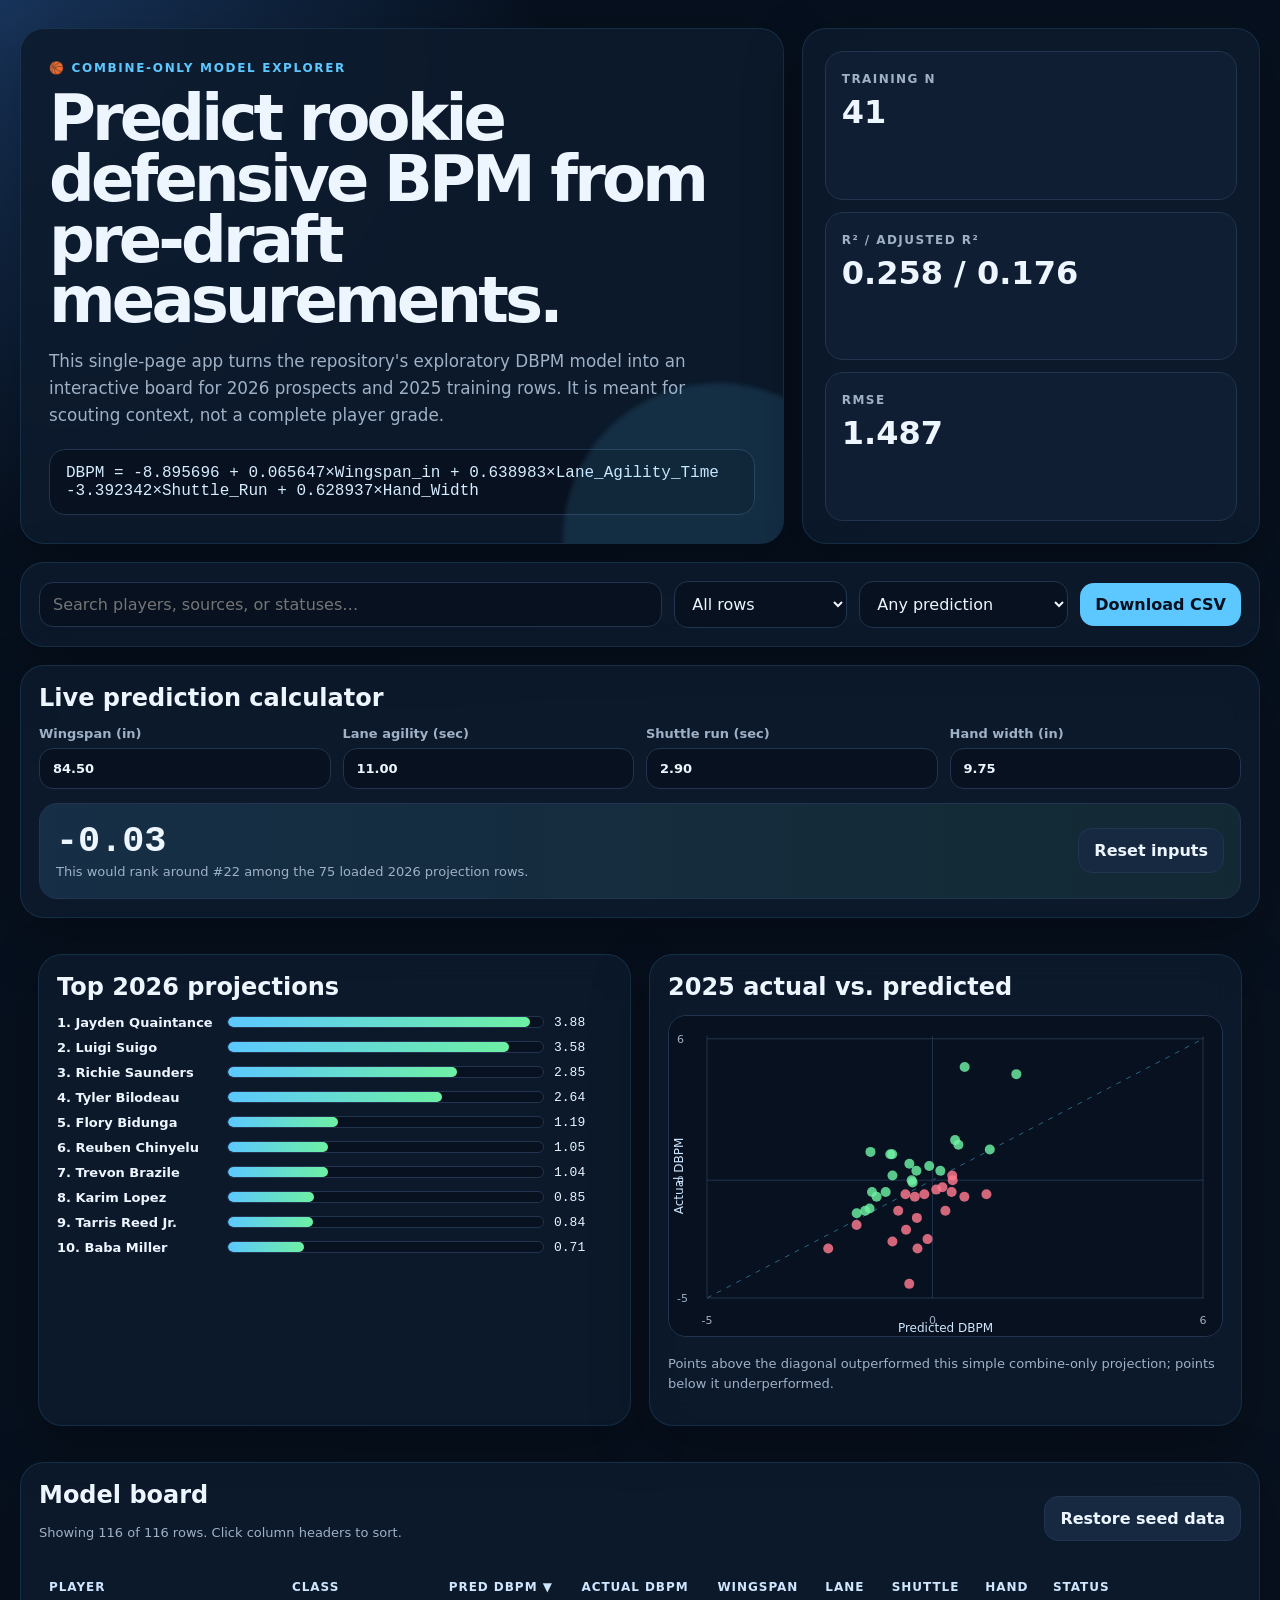
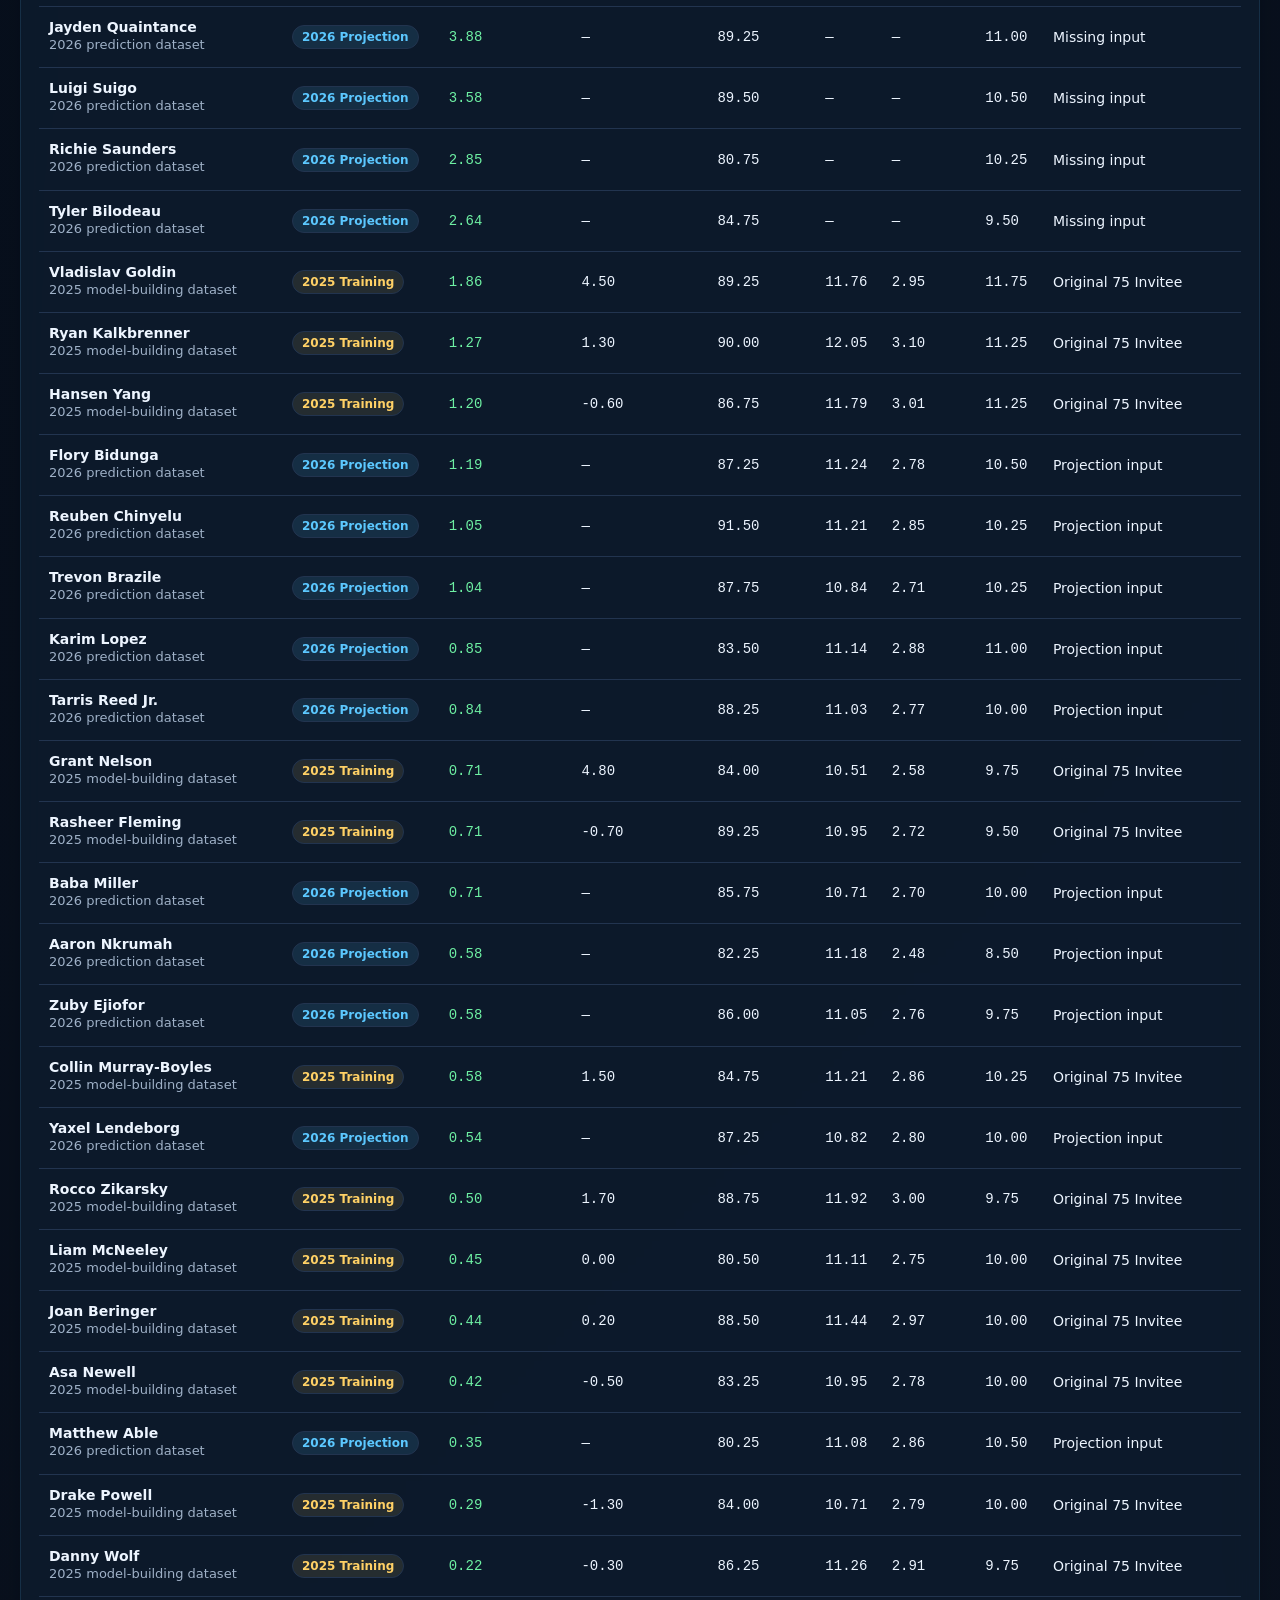
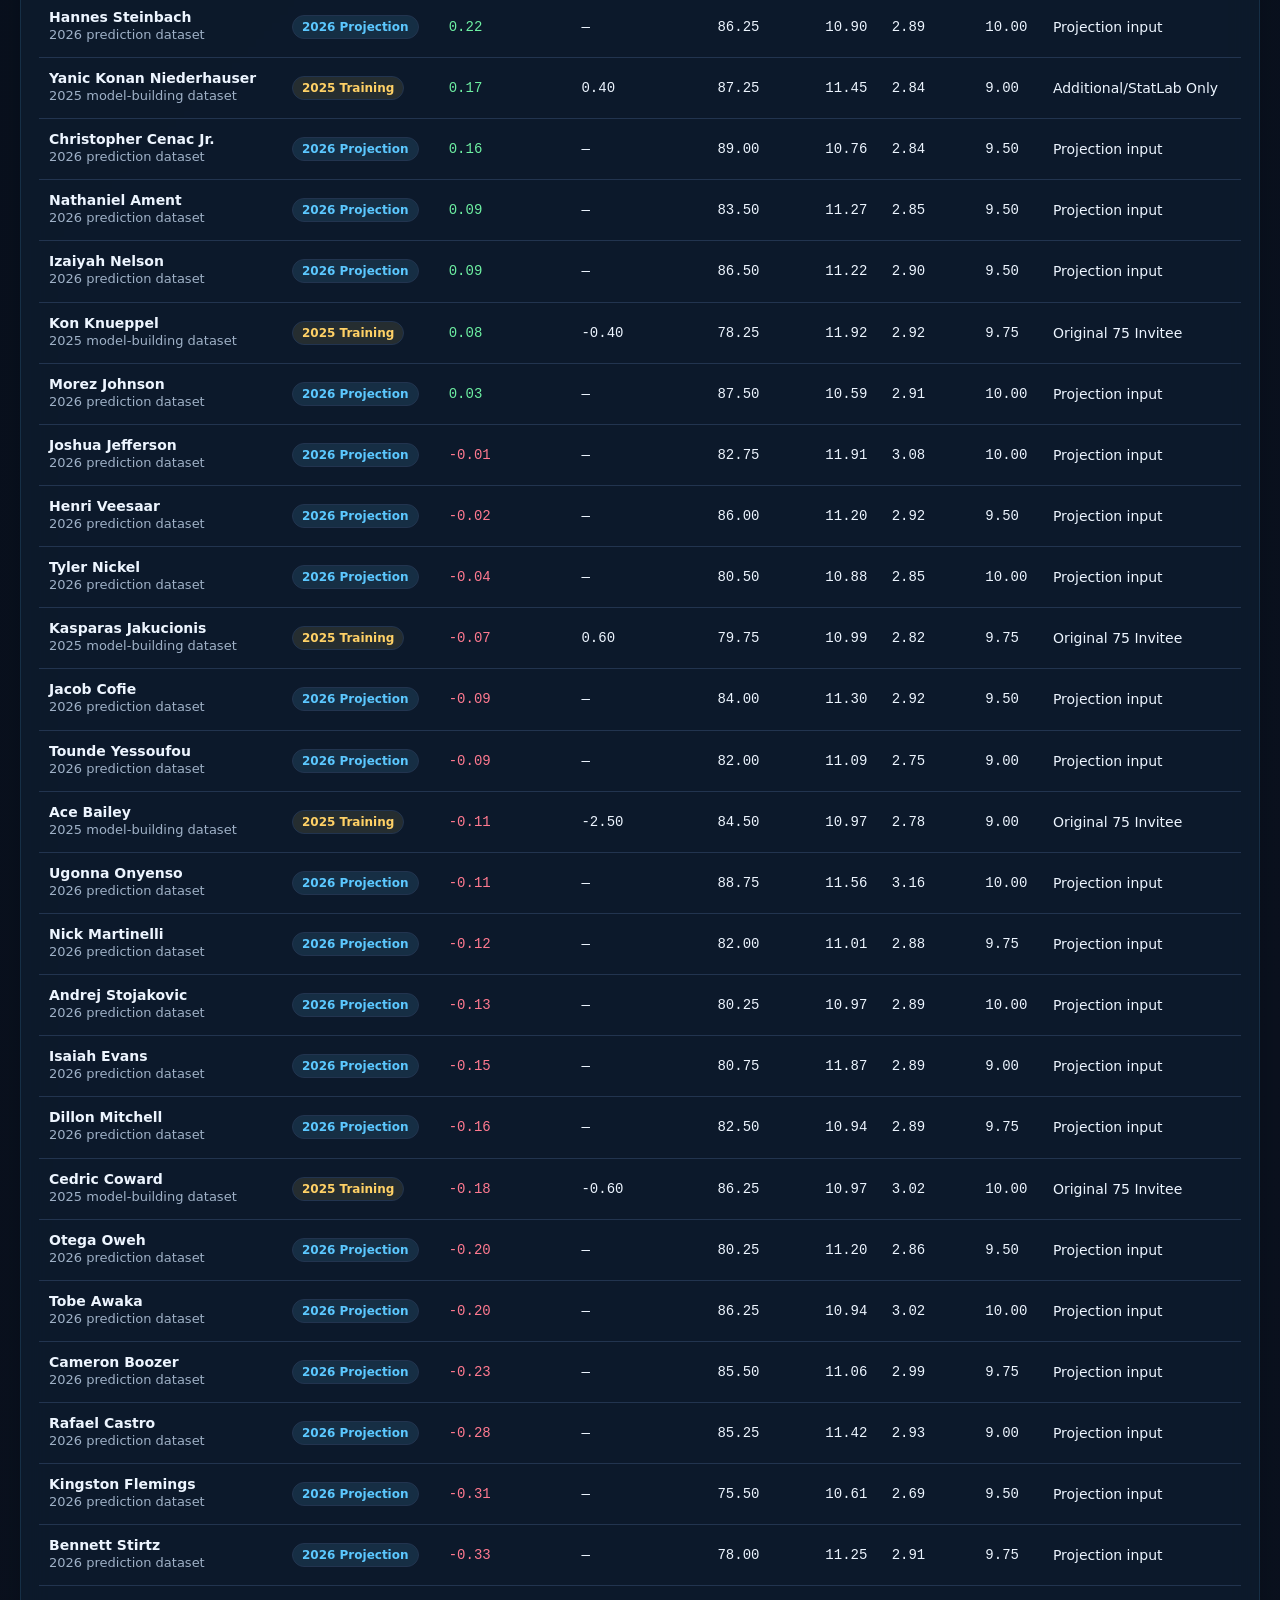
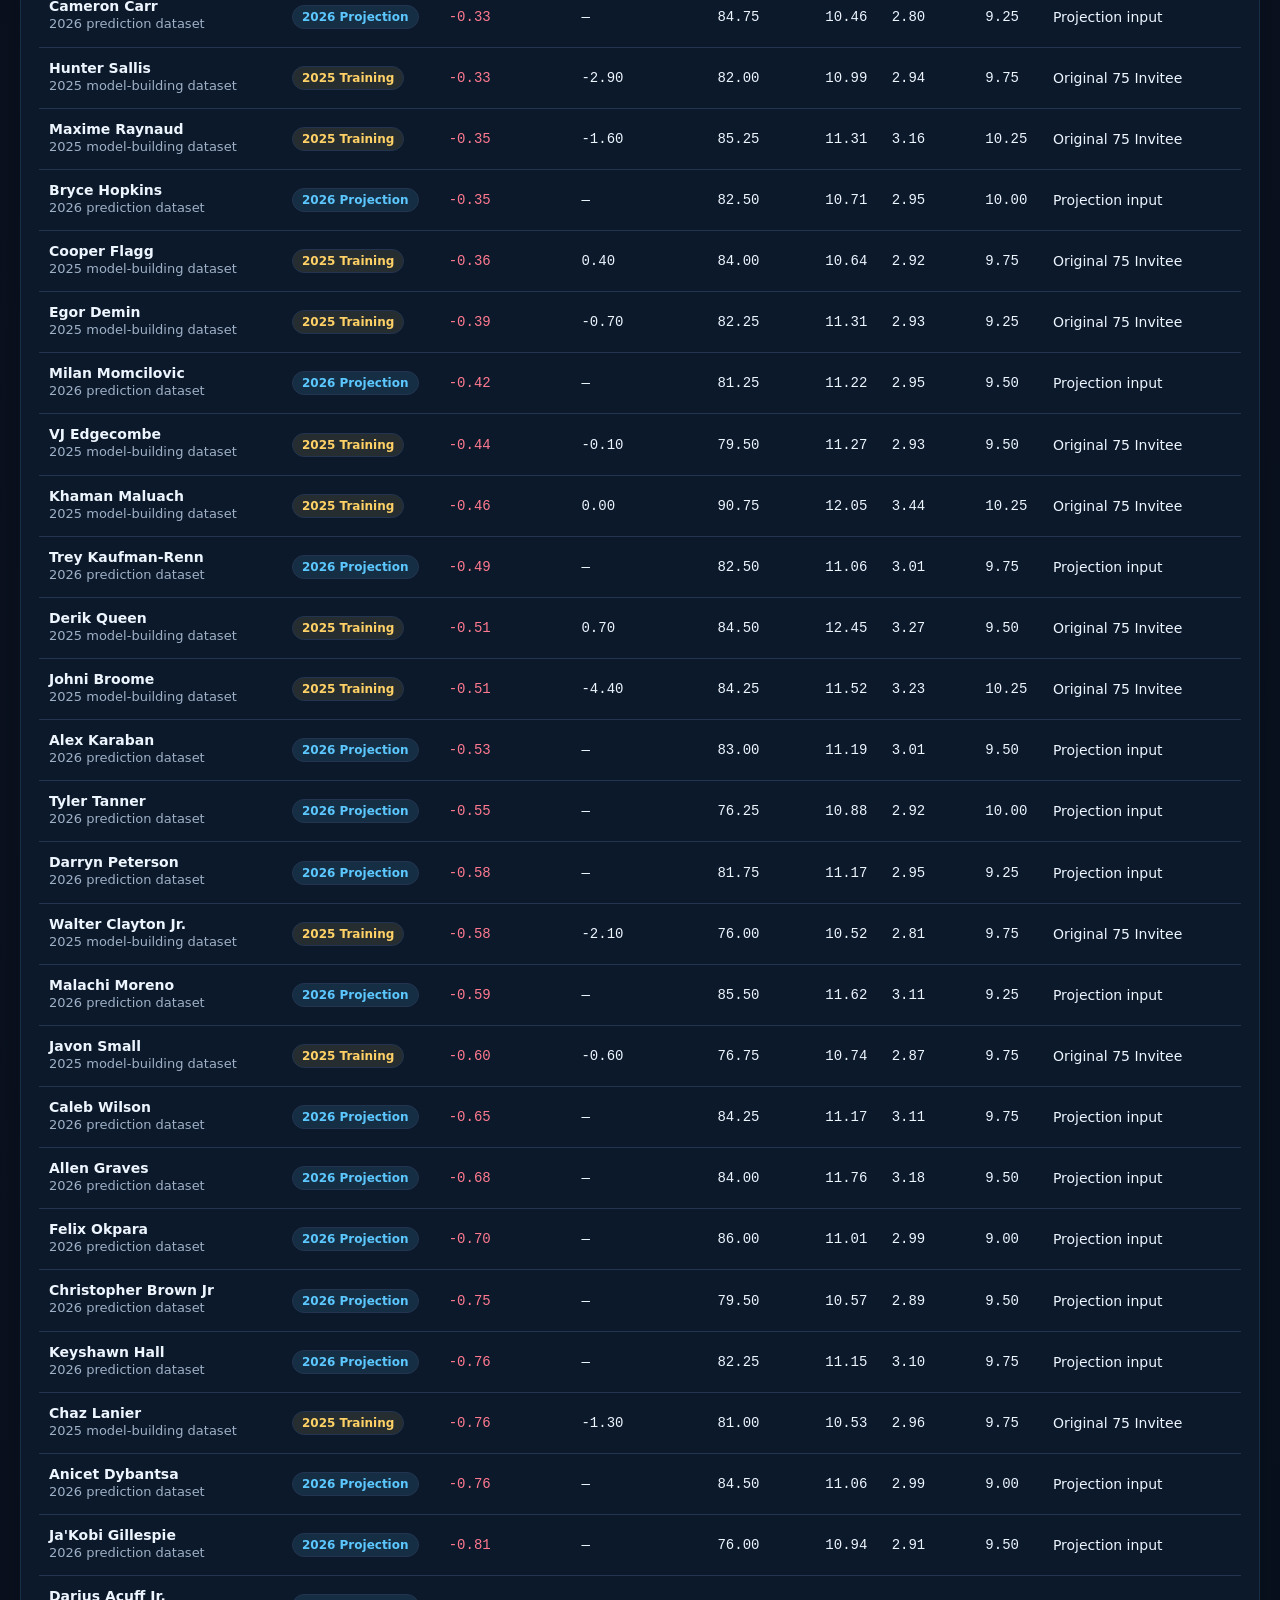
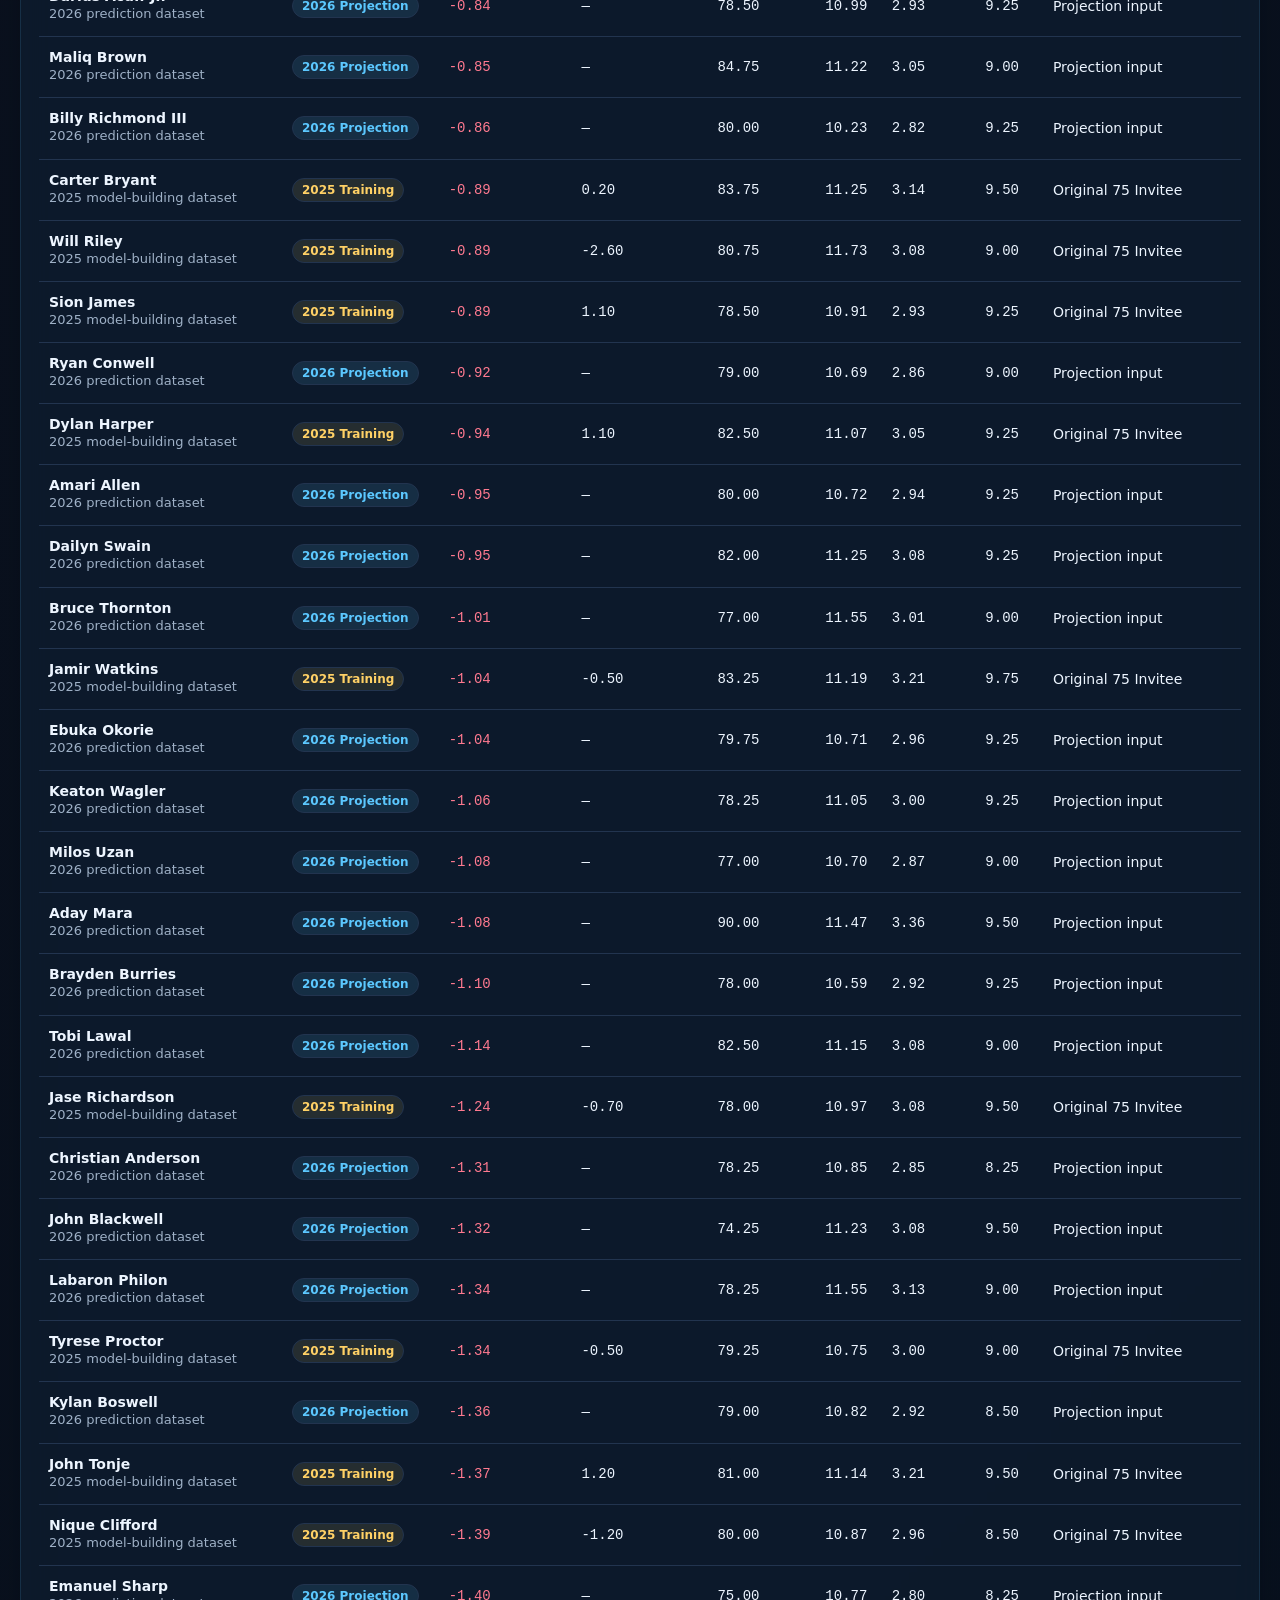
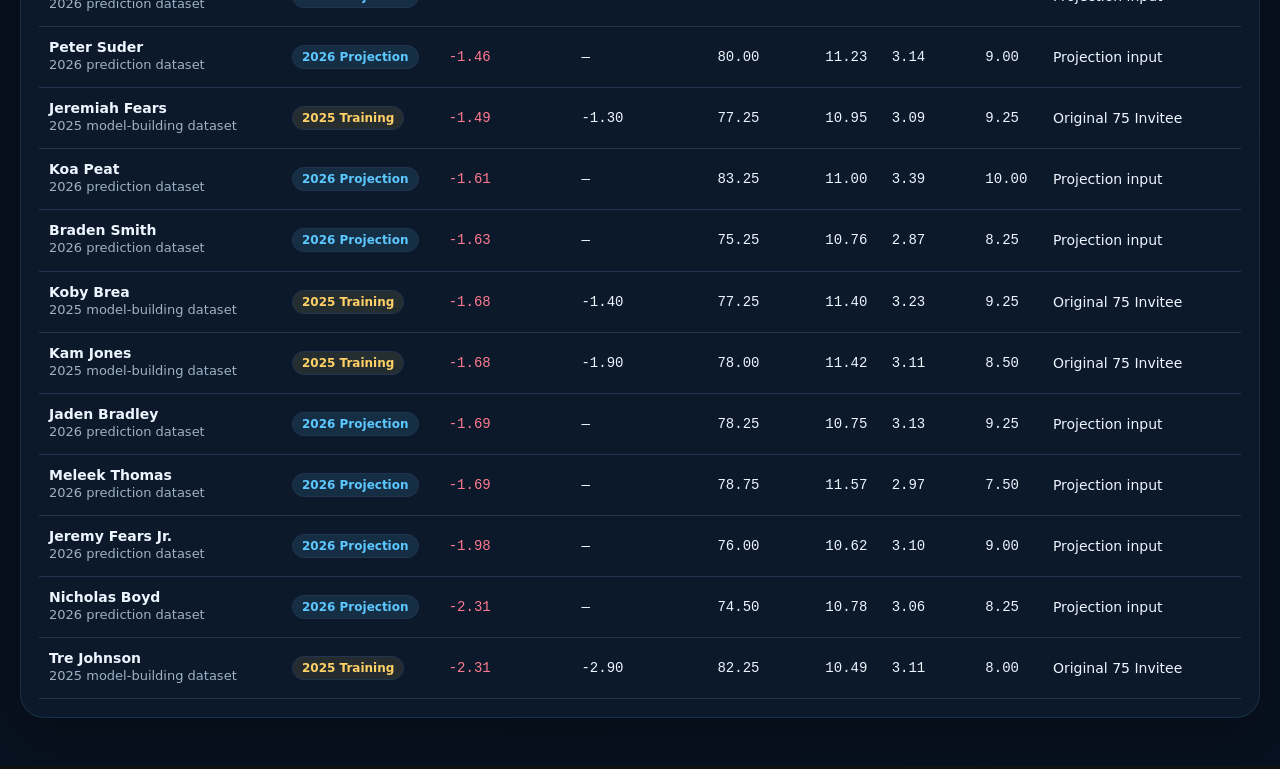
==== rookie_dbpm_model_explorer.html @ 078252c4 "Rename DBPM model explorer page" ====
<!doctype html>
<html lang="en">
<head>
  <meta charset="utf-8" />
  <meta name="viewport" content="width=device-width, initial-scale=1" />
  <title>Rookie Defensive BPM Predictor</title>
  <style>
    :root {
      color-scheme: dark;
      --bg: #07111f; --panel: #0d1b2d; --panel-2: #122238; --line: #22344f;
      --text: #edf5ff; --muted: #9fb1c7; --blue: #5cc8ff; --green: #6ef0a3;
      --gold: #ffd166; --red: #ff7a90; --shadow: 0 20px 60px rgba(0,0,0,.28);
    }
    * { box-sizing: border-box; }
    body { margin: 0; font-family: Inter, ui-sans-serif, system-ui, -apple-system, Segoe UI, sans-serif; background: radial-gradient(circle at top left, #18345a 0, transparent 34rem), linear-gradient(135deg, #06101e 0%, #0b1220 55%, #07111f 100%); color: var(--text); }
    .wrap { width: min(1240px, calc(100% - 32px)); margin: 0 auto; padding: 28px 0 48px; }
    .hero { display: grid; grid-template-columns: 1.5fr .9fr; gap: 18px; align-items: stretch; }
    .card { background: rgba(13, 27, 45, .88); border: 1px solid rgba(92, 200, 255, .13); border-radius: 24px; box-shadow: var(--shadow); backdrop-filter: blur(14px); }
    .hero-main { padding: 28px; position: relative; overflow: hidden; }
    .hero-main:after { content: ""; position: absolute; inset: auto -90px -150px auto; width: 310px; height: 310px; border-radius: 50%; background: rgba(92,200,255,.12); filter: blur(2px); }
    .eyebrow { display: inline-flex; gap: 8px; align-items: center; color: var(--blue); letter-spacing: .14em; text-transform: uppercase; font-size: 12px; font-weight: 800; }
    h1 { margin: 12px 0 10px; font-size: clamp(2rem, 5vw, 4.5rem); line-height: .95; letter-spacing: -.06em; }
    .lead { color: var(--muted); font-size: 1.05rem; max-width: 62rem; line-height: 1.6; }
    code, .mono { font-family: "SFMono-Regular", Consolas, ui-monospace, monospace; }
    .formula { margin-top: 20px; padding: 14px 16px; border-radius: 16px; background: #07111f; border: 1px solid var(--line); color: #d6ecff; overflow-x: auto; }
    .hero-side { padding: 22px; display: grid; gap: 12px; }
    .metric { padding: 16px; border-radius: 18px; background: rgba(18,34,56,.72); border: 1px solid var(--line); }
    .metric span { color: var(--muted); font-size: 12px; text-transform: uppercase; letter-spacing: .12em; font-weight: 800; }
    .metric strong { display: block; margin-top: 6px; font-size: 2rem; }
    .controls, .calculator, .insights, .table-card { margin-top: 18px; padding: 18px; }
    .controls { display: grid; grid-template-columns: 1fr auto auto auto; gap: 12px; align-items: center; }
    input, select, button { font: inherit; }
    input, select { width: 100%; border: 1px solid var(--line); background: #07111f; color: var(--text); border-radius: 14px; padding: 12px 13px; outline: none; }
    input:focus, select:focus { border-color: var(--blue); box-shadow: 0 0 0 3px rgba(92,200,255,.15); }
    button { border: 0; border-radius: 14px; padding: 12px 15px; color: #06101e; background: var(--blue); font-weight: 800; cursor: pointer; }
    button.secondary { color: var(--text); background: #172941; border: 1px solid var(--line); }
    .grid-4 { display: grid; grid-template-columns: repeat(4, 1fr); gap: 12px; }
    label { display: grid; gap: 7px; color: var(--muted); font-size: 13px; font-weight: 700; }
    .calculator h2, .insights h2, .table-card h2 { margin: 0 0 14px; }
    .calc-result { display: flex; gap: 14px; align-items: center; justify-content: space-between; margin-top: 14px; padding: 16px; background: linear-gradient(90deg, rgba(92,200,255,.13), rgba(110,240,163,.08)); border: 1px solid var(--line); border-radius: 18px; }
    .calc-result strong { font-size: 2.3rem; }
    .insights { display: grid; grid-template-columns: 1fr 1fr; gap: 18px; }
    .bar-list { display: grid; gap: 10px; }
    .bar-row { display: grid; grid-template-columns: 160px 1fr 58px; gap: 10px; align-items: center; font-size: 13px; }
    .bar-track { height: 12px; background: #07111f; border-radius: 999px; overflow: hidden; border: 1px solid var(--line); }
    .bar { height: 100%; border-radius: 999px; background: linear-gradient(90deg, var(--blue), var(--green)); }
    .scatter { width: 100%; min-height: 320px; background: #07111f; border: 1px solid var(--line); border-radius: 18px; }
    .table-tools { display: flex; gap: 10px; align-items: center; justify-content: space-between; margin-bottom: 12px; flex-wrap: wrap; }
    table { width: 100%; border-collapse: collapse; font-size: 14px; }
    th, td { padding: 12px 10px; border-bottom: 1px solid var(--line); text-align: left; white-space: nowrap; }
    th { color: #cfe6ff; font-size: 12px; text-transform: uppercase; letter-spacing: .08em; cursor: pointer; user-select: none; }
    tr:hover td { background: rgba(92,200,255,.06); }
    .pill { display: inline-flex; border-radius: 999px; padding: 4px 9px; font-size: 12px; font-weight: 800; border: 1px solid var(--line); }
    .projected { color: var(--blue); background: rgba(92,200,255,.12); }
    .training { color: var(--gold); background: rgba(255,209,102,.1); }
    .good { color: var(--green); } .bad { color: var(--red); }
    .note { color: var(--muted); font-size: 13px; line-height: 1.55; }
    .sr-only { position: absolute; left: -9999px; }
    @media (max-width: 900px) { .hero, .insights { grid-template-columns: 1fr; } .controls { grid-template-columns: 1fr 1fr; } .grid-4 { grid-template-columns: 1fr 1fr; } }
    @media (max-width: 640px) { .wrap { width: min(100% - 20px, 1240px); padding-top: 12px; } .hero-main, .hero-side, .controls, .calculator, .insights, .table-card { padding: 14px; border-radius: 18px; } .controls, .grid-4 { grid-template-columns: 1fr; } .bar-row { grid-template-columns: 1fr; } th:nth-child(4), td:nth-child(4), th:nth-child(5), td:nth-child(5), th:nth-child(6), td:nth-child(6) { display: none; } }
  </style>
</head>
<body>
  <main class="wrap">
    <section class="hero">
      <div class="card hero-main">
        <div class="eyebrow">🏀 Combine-only model explorer</div>
        <h1>Predict rookie defensive BPM from pre-draft measurements.</h1>
        <p class="lead">This single-page app turns the repository's exploratory DBPM model into an interactive board for 2026 prospects and 2025 training rows. It is meant for scouting context, not a complete player grade.</p>
        <div class="formula mono" id="formulaText"></div>
      </div>
      <aside class="card hero-side" aria-label="Model fit summary">
        <div class="metric"><span>Training n</span><strong id="metricN"></strong></div>
        <div class="metric"><span>R² / Adjusted R²</span><strong id="metricR2"></strong></div>
        <div class="metric"><span>RMSE</span><strong id="metricRmse"></strong></div>
      </aside>
    </section>

    <section class="card controls" aria-label="Table controls">
      <input id="search" type="search" placeholder="Search players, sources, or statuses…" aria-label="Search players" />
      <select id="classFilter" aria-label="Filter by class"><option value="all">All rows</option><option>2026 Projection</option><option>2025 Training</option></select>
      <select id="minFilter" aria-label="Filter by DBPM"><option value="all">Any prediction</option><option value="positive">Predicted DBPM ≥ 0</option><option value="top10">Top 10 projections</option></select>
      <button id="download" type="button">Download CSV</button>
    </section>

    <section class="card calculator">
      <h2>Live prediction calculator</h2>
      <div class="grid-4">
        <label>Wingspan (in)<input id="wingspan" type="number" step="0.01" value="84.50" /></label>
        <label>Lane agility (sec)<input id="lane" type="number" step="0.01" value="11.00" /></label>
        <label>Shuttle run (sec)<input id="shuttle" type="number" step="0.01" value="2.90" /></label>
        <label>Hand width (in)<input id="hand" type="number" step="0.01" value="9.75" /></label>
      </div>
      <div class="calc-result"><div><strong id="liveDbpm" class="mono"></strong><div class="note" id="liveContext"></div></div><button class="secondary" id="resetCalc" type="button">Reset inputs</button></div>
    </section>

    <section class="insights">
      <div class="card" style="padding:18px"><h2>Top 2026 projections</h2><div id="topBars" class="bar-list"></div></div>
      <div class="card" style="padding:18px"><h2>2025 actual vs. predicted</h2><svg id="scatter" class="scatter" role="img" aria-label="Scatterplot of actual DBPM versus predicted DBPM"></svg><p class="note">Points above the diagonal outperformed this simple combine-only projection; points below it underperformed.</p></div>
    </section>

    <section class="card table-card">
      <div class="table-tools"><div><h2>Model board</h2><p class="note" id="resultNote"></p></div><button class="secondary" id="clearLocal" type="button">Restore seed data</button></div>
      <div style="overflow:auto"><table><thead><tr id="head"></tr></thead><tbody id="body"></tbody></table></div>
    </section>
  </main>

  <script>
    const MODEL = {"intercept":-8.895696,"wingspan":0.065647,"lane":0.638983,"shuttle":-3.392342,"hand":0.628937,"n":41,"r2":0.258,"adjR2":0.176,"aic":158.908,"rmse":1.487};
    const SEED_PLAYERS = [{"player":"Ace Bailey","class":"2025 Training","wingspan":84.5,"lane":10.97,"shuttle":2.78,"hand":9.0,"actualDbpm":-2.5,"minutes":1988.0,"status":"Original 75 Invitee","source":"2025 model-building dataset"},{"player":"Asa Newell","class":"2025 Training","wingspan":83.25,"lane":10.95,"shuttle":2.78,"hand":10.0,"actualDbpm":-0.5,"minutes":500.0,"status":"Original 75 Invitee","source":"2025 model-building dataset"},{"player":"Carter Bryant","class":"2025 Training","wingspan":83.75,"lane":11.25,"shuttle":3.14,"hand":9.5,"actualDbpm":0.2,"minutes":818.0,"status":"Original 75 Invitee","source":"2025 model-building dataset"},{"player":"Cedric Coward","class":"2025 Training","wingspan":86.25,"lane":10.97,"shuttle":3.02,"hand":10.0,"actualDbpm":-0.6,"minutes":1598.0,"status":"Original 75 Invitee","source":"2025 model-building dataset"},{"player":"Chaz Lanier","class":"2025 Training","wingspan":81.0,"lane":10.53,"shuttle":2.96,"hand":9.75,"actualDbpm":-1.3,"minutes":262.0,"status":"Original 75 Invitee","source":"2025 model-building dataset"},{"player":"Collin Murray-Boyles","class":"2025 Training","wingspan":84.75,"lane":11.21,"shuttle":2.86,"hand":10.25,"actualDbpm":1.5,"minutes":1246.0,"status":"Original 75 Invitee","source":"2025 model-building dataset"},{"player":"Cooper Flagg","class":"2025 Training","wingspan":84.0,"lane":10.64,"shuttle":2.92,"hand":9.75,"actualDbpm":0.4,"minutes":2344.0,"status":"Original 75 Invitee","source":"2025 model-building dataset"},{"player":"Danny Wolf","class":"2025 Training","wingspan":86.25,"lane":11.26,"shuttle":2.91,"hand":9.75,"actualDbpm":-0.3,"minutes":1187.0,"status":"Original 75 Invitee","source":"2025 model-building dataset"},{"player":"Derik Queen","class":"2025 Training","wingspan":84.5,"lane":12.45,"shuttle":3.27,"hand":9.5,"actualDbpm":0.7,"minutes":2023.0,"status":"Original 75 Invitee","source":"2025 model-building dataset"},{"player":"Drake Powell","class":"2025 Training","wingspan":84.0,"lane":10.71,"shuttle":2.79,"hand":10.0,"actualDbpm":-1.3,"minutes":1320.0,"status":"Original 75 Invitee","source":"2025 model-building dataset"},{"player":"Dylan Harper","class":"2025 Training","wingspan":82.5,"lane":11.07,"shuttle":3.05,"hand":9.25,"actualDbpm":1.1,"minutes":1558.0,"status":"Original 75 Invitee","source":"2025 model-building dataset"},{"player":"Egor Demin","class":"2025 Training","wingspan":82.25,"lane":11.31,"shuttle":2.93,"hand":9.25,"actualDbpm":-0.7,"minutes":1308.0,"status":"Original 75 Invitee","source":"2025 model-building dataset"},{"player":"Grant Nelson","class":"2025 Training","wingspan":84.0,"lane":10.51,"shuttle":2.58,"hand":9.75,"actualDbpm":4.8,"minutes":35.0,"status":"Original 75 Invitee","source":"2025 model-building dataset"},{"player":"Hansen Yang","class":"2025 Training","wingspan":86.75,"lane":11.79,"shuttle":3.01,"hand":11.25,"actualDbpm":-0.6,"minutes":300.0,"status":"Original 75 Invitee","source":"2025 model-building dataset"},{"player":"Hunter Sallis","class":"2025 Training","wingspan":82.0,"lane":10.99,"shuttle":2.94,"hand":9.75,"actualDbpm":-2.9,"minutes":26.0,"status":"Original 75 Invitee","source":"2025 model-building dataset"},{"player":"Jamir Watkins","class":"2025 Training","wingspan":83.25,"lane":11.19,"shuttle":3.21,"hand":9.75,"actualDbpm":-0.5,"minutes":1032.0,"status":"Original 75 Invitee","source":"2025 model-building dataset"},{"player":"Jase Richardson","class":"2025 Training","wingspan":78.0,"lane":10.97,"shuttle":3.08,"hand":9.5,"actualDbpm":-0.7,"minutes":587.0,"status":"Original 75 Invitee","source":"2025 model-building dataset"},{"player":"Javon Small","class":"2025 Training","wingspan":76.75,"lane":10.74,"shuttle":2.87,"hand":9.75,"actualDbpm":-0.6,"minutes":830.0,"status":"Original 75 Invitee","source":"2025 model-building dataset"},{"player":"Jeremiah Fears","class":"2025 Training","wingspan":77.25,"lane":10.95,"shuttle":3.09,"hand":9.25,"actualDbpm":-1.3,"minutes":2112.0,"status":"Original 75 Invitee","source":"2025 model-building dataset"},{"player":"Joan Beringer","class":"2025 Training","wingspan":88.5,"lane":11.44,"shuttle":2.97,"hand":10.0,"actualDbpm":0.2,"minutes":314.0,"status":"Original 75 Invitee","source":"2025 model-building dataset"},{"player":"John Tonje","class":"2025 Training","wingspan":81.0,"lane":11.14,"shuttle":3.21,"hand":9.5,"actualDbpm":1.2,"minutes":42.0,"status":"Original 75 Invitee","source":"2025 model-building dataset"},{"player":"Johni Broome","class":"2025 Training","wingspan":84.25,"lane":11.52,"shuttle":3.23,"hand":10.25,"actualDbpm":-4.4,"minutes":55.0,"status":"Original 75 Invitee","source":"2025 model-building dataset"},{"player":"Kam Jones","class":"2025 Training","wingspan":78.0,"lane":11.42,"shuttle":3.11,"hand":8.5,"actualDbpm":-1.9,"minutes":616.0,"status":"Original 75 Invitee","source":"2025 model-building dataset"},{"player":"Kasparas Jakucionis","class":"2025 Training","wingspan":79.75,"lane":10.99,"shuttle":2.82,"hand":9.75,"actualDbpm":0.6,"minutes":945.0,"status":"Original 75 Invitee","source":"2025 model-building dataset"},{"player":"Khaman Maluach","class":"2025 Training","wingspan":90.75,"lane":12.05,"shuttle":3.44,"hand":10.25,"actualDbpm":0.0,"minutes":411.0,"status":"Original 75 Invitee","source":"2025 model-building dataset"},{"player":"Koby Brea","class":"2025 Training","wingspan":77.25,"lane":11.4,"shuttle":3.23,"hand":9.25,"actualDbpm":-1.4,"minutes":84.0,"status":"Original 75 Invitee","source":"2025 model-building dataset"},{"player":"Kon Knueppel","class":"2025 Training","wingspan":78.25,"lane":11.92,"shuttle":2.92,"hand":9.75,"actualDbpm":-0.4,"minutes":2551.0,"status":"Original 75 Invitee","source":"2025 model-building dataset"},{"player":"Liam McNeeley","class":"2025 Training","wingspan":80.5,"lane":11.11,"shuttle":2.75,"hand":10.0,"actualDbpm":0.0,"minutes":368.0,"status":"Original 75 Invitee","source":"2025 model-building dataset"},{"player":"Maxime Raynaud","class":"2025 Training","wingspan":85.25,"lane":11.31,"shuttle":3.16,"hand":10.25,"actualDbpm":-1.6,"minutes":1964.0,"status":"Original 75 Invitee","source":"2025 model-building dataset"},{"player":"Nique Clifford","class":"2025 Training","wingspan":80.0,"lane":10.87,"shuttle":2.96,"hand":8.5,"actualDbpm":-1.2,"minutes":1882.0,"status":"Original 75 Invitee","source":"2025 model-building dataset"},{"player":"Rasheer Fleming","class":"2025 Training","wingspan":89.25,"lane":10.95,"shuttle":2.72,"hand":9.5,"actualDbpm":-0.7,"minutes":673.0,"status":"Original 75 Invitee","source":"2025 model-building dataset"},{"player":"Rocco Zikarsky","class":"2025 Training","wingspan":88.75,"lane":11.92,"shuttle":3.0,"hand":9.75,"actualDbpm":1.7,"minutes":36.0,"status":"Original 75 Invitee","source":"2025 model-building dataset"},{"player":"Ryan Kalkbrenner","class":"2025 Training","wingspan":90.0,"lane":12.05,"shuttle":3.1,"hand":11.25,"actualDbpm":1.3,"minutes":1479.0,"status":"Original 75 Invitee","source":"2025 model-building dataset"},{"player":"Sion James","class":"2025 Training","wingspan":78.5,"lane":10.91,"shuttle":2.93,"hand":9.25,"actualDbpm":1.1,"minutes":1843.0,"status":"Original 75 Invitee","source":"2025 model-building dataset"},{"player":"Tre Johnson","class":"2025 Training","wingspan":82.25,"lane":10.49,"shuttle":3.11,"hand":8.0,"actualDbpm":-2.9,"minutes":1443.0,"status":"Original 75 Invitee","source":"2025 model-building dataset"},{"player":"Tyrese Proctor","class":"2025 Training","wingspan":79.25,"lane":10.75,"shuttle":3.0,"hand":9.0,"actualDbpm":-0.5,"minutes":545.0,"status":"Original 75 Invitee","source":"2025 model-building dataset"},{"player":"VJ Edgecombe","class":"2025 Training","wingspan":79.5,"lane":11.27,"shuttle":2.93,"hand":9.5,"actualDbpm":-0.1,"minutes":2623.0,"status":"Original 75 Invitee","source":"2025 model-building dataset"},{"player":"Vladislav Goldin","class":"2025 Training","wingspan":89.25,"lane":11.76,"shuttle":2.95,"hand":11.75,"actualDbpm":4.5,"minutes":24.0,"status":"Original 75 Invitee","source":"2025 model-building dataset"},{"player":"Walter Clayton Jr.","class":"2025 Training","wingspan":76.0,"lane":10.52,"shuttle":2.81,"hand":9.75,"actualDbpm":-2.1,"minutes":1410.0,"status":"Original 75 Invitee","source":"2025 model-building dataset"},{"player":"Will Riley","class":"2025 Training","wingspan":80.75,"lane":11.73,"shuttle":3.08,"hand":9.0,"actualDbpm":-2.6,"minutes":1633.0,"status":"Original 75 Invitee","source":"2025 model-building dataset"},{"player":"Yanic Konan Niederhauser","class":"2025 Training","wingspan":87.25,"lane":11.45,"shuttle":2.84,"hand":9.0,"actualDbpm":0.4,"minutes":424.0,"status":"Additional/StatLab Only","source":"2025 model-building dataset"},{"player":"Flory Bidunga","class":"2026 Projection","wingspan":87.25,"lane":11.24,"shuttle":2.78,"hand":10.5,"actualDbpm":null,"minutes":null,"status":"Projection input","source":"2026 prediction dataset"},{"player":"Reuben Chinyelu","class":"2026 Projection","wingspan":91.5,"lane":11.21,"shuttle":2.85,"hand":10.25,"actualDbpm":null,"minutes":null,"status":"Projection input","source":"2026 prediction dataset"},{"player":"Trevon Brazile","class":"2026 Projection","wingspan":87.75,"lane":10.84,"shuttle":2.71,"hand":10.25,"actualDbpm":null,"minutes":null,"status":"Projection input","source":"2026 prediction dataset"},{"player":"Karim Lopez","class":"2026 Projection","wingspan":83.5,"lane":11.14,"shuttle":2.88,"hand":11.0,"actualDbpm":null,"minutes":null,"status":"Projection input","source":"2026 prediction dataset"},{"player":"Tarris Reed Jr.","class":"2026 Projection","wingspan":88.25,"lane":11.03,"shuttle":2.77,"hand":10.0,"actualDbpm":null,"minutes":null,"status":"Projection input","source":"2026 prediction dataset"},{"player":"Baba Miller","class":"2026 Projection","wingspan":85.75,"lane":10.71,"shuttle":2.7,"hand":10.0,"actualDbpm":null,"minutes":null,"status":"Projection input","source":"2026 prediction dataset"},{"player":"Aaron Nkrumah","class":"2026 Projection","wingspan":82.25,"lane":11.18,"shuttle":2.48,"hand":8.5,"actualDbpm":null,"minutes":null,"status":"Projection input","source":"2026 prediction dataset"},{"player":"Zuby Ejiofor","class":"2026 Projection","wingspan":86.0,"lane":11.05,"shuttle":2.76,"hand":9.75,"actualDbpm":null,"minutes":null,"status":"Projection input","source":"2026 prediction dataset"},{"player":"Yaxel Lendeborg","class":"2026 Projection","wingspan":87.25,"lane":10.82,"shuttle":2.8,"hand":10.0,"actualDbpm":null,"minutes":null,"status":"Projection input","source":"2026 prediction dataset"},{"player":"Matthew Able","class":"2026 Projection","wingspan":80.25,"lane":11.08,"shuttle":2.86,"hand":10.5,"actualDbpm":null,"minutes":null,"status":"Projection input","source":"2026 prediction dataset"},{"player":"Hannes Steinbach","class":"2026 Projection","wingspan":86.25,"lane":10.9,"shuttle":2.89,"hand":10.0,"actualDbpm":null,"minutes":null,"status":"Projection input","source":"2026 prediction dataset"},{"player":"Christopher Cenac Jr.","class":"2026 Projection","wingspan":89.0,"lane":10.76,"shuttle":2.84,"hand":9.5,"actualDbpm":null,"minutes":null,"status":"Projection input","source":"2026 prediction dataset"},{"player":"Nathaniel Ament","class":"2026 Projection","wingspan":83.5,"lane":11.27,"shuttle":2.85,"hand":9.5,"actualDbpm":null,"minutes":null,"status":"Projection input","source":"2026 prediction dataset"},{"player":"Izaiyah Nelson","class":"2026 Projection","wingspan":86.5,"lane":11.22,"shuttle":2.9,"hand":9.5,"actualDbpm":null,"minutes":null,"status":"Projection input","source":"2026 prediction dataset"},{"player":"Morez Johnson","class":"2026 Projection","wingspan":87.5,"lane":10.59,"shuttle":2.91,"hand":10.0,"actualDbpm":null,"minutes":null,"status":"Projection input","source":"2026 prediction dataset"},{"player":"Joshua Jefferson","class":"2026 Projection","wingspan":82.75,"lane":11.91,"shuttle":3.08,"hand":10.0,"actualDbpm":null,"minutes":null,"status":"Projection input","source":"2026 prediction dataset"},{"player":"Henri Veesaar","class":"2026 Projection","wingspan":86.0,"lane":11.2,"shuttle":2.92,"hand":9.5,"actualDbpm":null,"minutes":null,"status":"Projection input","source":"2026 prediction dataset"},{"player":"Tyler Nickel","class":"2026 Projection","wingspan":80.5,"lane":10.88,"shuttle":2.85,"hand":10.0,"actualDbpm":null,"minutes":null,"status":"Projection input","source":"2026 prediction dataset"},{"player":"Jacob Cofie","class":"2026 Projection","wingspan":84.0,"lane":11.3,"shuttle":2.92,"hand":9.5,"actualDbpm":null,"minutes":null,"status":"Projection input","source":"2026 prediction dataset"},{"player":"Tounde Yessoufou","class":"2026 Projection","wingspan":82.0,"lane":11.09,"shuttle":2.75,"hand":9.0,"actualDbpm":null,"minutes":null,"status":"Projection input","source":"2026 prediction dataset"},{"player":"Ugonna Onyenso","class":"2026 Projection","wingspan":88.75,"lane":11.56,"shuttle":3.16,"hand":10.0,"actualDbpm":null,"minutes":null,"status":"Projection input","source":"2026 prediction dataset"},{"player":"Nick Martinelli","class":"2026 Projection","wingspan":82.0,"lane":11.01,"shuttle":2.88,"hand":9.75,"actualDbpm":null,"minutes":null,"status":"Projection input","source":"2026 prediction dataset"},{"player":"Andrej Stojakovic","class":"2026 Projection","wingspan":80.25,"lane":10.97,"shuttle":2.89,"hand":10.0,"actualDbpm":null,"minutes":null,"status":"Projection input","source":"2026 prediction dataset"},{"player":"Isaiah Evans","class":"2026 Projection","wingspan":80.75,"lane":11.87,"shuttle":2.89,"hand":9.0,"actualDbpm":null,"minutes":null,"status":"Projection input","source":"2026 prediction dataset"},{"player":"Dillon Mitchell","class":"2026 Projection","wingspan":82.5,"lane":10.94,"shuttle":2.89,"hand":9.75,"actualDbpm":null,"minutes":null,"status":"Projection input","source":"2026 prediction dataset"},{"player":"Otega Oweh","class":"2026 Projection","wingspan":80.25,"lane":11.2,"shuttle":2.86,"hand":9.5,"actualDbpm":null,"minutes":null,"status":"Projection input","source":"2026 prediction dataset"},{"player":"Tobe Awaka","class":"2026 Projection","wingspan":86.25,"lane":10.94,"shuttle":3.02,"hand":10.0,"actualDbpm":null,"minutes":null,"status":"Projection input","source":"2026 prediction dataset"},{"player":"Cameron Boozer","class":"2026 Projection","wingspan":85.5,"lane":11.06,"shuttle":2.99,"hand":9.75,"actualDbpm":null,"minutes":null,"status":"Projection input","source":"2026 prediction dataset"},{"player":"Rafael Castro","class":"2026 Projection","wingspan":85.25,"lane":11.42,"shuttle":2.93,"hand":9.0,"actualDbpm":null,"minutes":null,"status":"Projection input","source":"2026 prediction dataset"},{"player":"Kingston Flemings","class":"2026 Projection","wingspan":75.5,"lane":10.61,"shuttle":2.69,"hand":9.5,"actualDbpm":null,"minutes":null,"status":"Projection input","source":"2026 prediction dataset"},{"player":"Bennett Stirtz","class":"2026 Projection","wingspan":78.0,"lane":11.25,"shuttle":2.91,"hand":9.75,"actualDbpm":null,"minutes":null,"status":"Projection input","source":"2026 prediction dataset"},{"player":"Cameron Carr","class":"2026 Projection","wingspan":84.75,"lane":10.46,"shuttle":2.8,"hand":9.25,"actualDbpm":null,"minutes":null,"status":"Projection input","source":"2026 prediction dataset"},{"player":"Bryce Hopkins","class":"2026 Projection","wingspan":82.5,"lane":10.71,"shuttle":2.95,"hand":10.0,"actualDbpm":null,"minutes":null,"status":"Projection input","source":"2026 prediction dataset"},{"player":"Milan Momcilovic","class":"2026 Projection","wingspan":81.25,"lane":11.22,"shuttle":2.95,"hand":9.5,"actualDbpm":null,"minutes":null,"status":"Projection input","source":"2026 prediction dataset"},{"player":"Trey Kaufman-Renn","class":"2026 Projection","wingspan":82.5,"lane":11.06,"shuttle":3.01,"hand":9.75,"actualDbpm":null,"minutes":null,"status":"Projection input","source":"2026 prediction dataset"},{"player":"Alex Karaban","class":"2026 Projection","wingspan":83.0,"lane":11.19,"shuttle":3.01,"hand":9.5,"actualDbpm":null,"minutes":null,"status":"Projection input","source":"2026 prediction dataset"},{"player":"Tyler Tanner","class":"2026 Projection","wingspan":76.25,"lane":10.88,"shuttle":2.92,"hand":10.0,"actualDbpm":null,"minutes":null,"status":"Projection input","source":"2026 prediction dataset"},{"player":"Darryn Peterson","class":"2026 Projection","wingspan":81.75,"lane":11.17,"shuttle":2.95,"hand":9.25,"actualDbpm":null,"minutes":null,"status":"Projection input","source":"2026 prediction dataset"},{"player":"Malachi Moreno","class":"2026 Projection","wingspan":85.5,"lane":11.62,"shuttle":3.11,"hand":9.25,"actualDbpm":null,"minutes":null,"status":"Projection input","source":"2026 prediction dataset"},{"player":"Caleb Wilson","class":"2026 Projection","wingspan":84.25,"lane":11.17,"shuttle":3.11,"hand":9.75,"actualDbpm":null,"minutes":null,"status":"Projection input","source":"2026 prediction dataset"},{"player":"Allen Graves","class":"2026 Projection","wingspan":84.0,"lane":11.76,"shuttle":3.18,"hand":9.5,"actualDbpm":null,"minutes":null,"status":"Projection input","source":"2026 prediction dataset"},{"player":"Felix Okpara","class":"2026 Projection","wingspan":86.0,"lane":11.01,"shuttle":2.99,"hand":9.0,"actualDbpm":null,"minutes":null,"status":"Projection input","source":"2026 prediction dataset"},{"player":"Christopher Brown Jr","class":"2026 Projection","wingspan":79.5,"lane":10.57,"shuttle":2.89,"hand":9.5,"actualDbpm":null,"minutes":null,"status":"Projection input","source":"2026 prediction dataset"},{"player":"Keyshawn Hall","class":"2026 Projection","wingspan":82.25,"lane":11.15,"shuttle":3.1,"hand":9.75,"actualDbpm":null,"minutes":null,"status":"Projection input","source":"2026 prediction dataset"},{"player":"Anicet Dybantsa","class":"2026 Projection","wingspan":84.5,"lane":11.06,"shuttle":2.99,"hand":9.0,"actualDbpm":null,"minutes":null,"status":"Projection input","source":"2026 prediction dataset"},{"player":"Ja'Kobi Gillespie","class":"2026 Projection","wingspan":76.0,"lane":10.94,"shuttle":2.91,"hand":9.5,"actualDbpm":null,"minutes":null,"status":"Projection input","source":"2026 prediction dataset"},{"player":"Darius Acuff Jr.","class":"2026 Projection","wingspan":78.5,"lane":10.99,"shuttle":2.93,"hand":9.25,"actualDbpm":null,"minutes":null,"status":"Projection input","source":"2026 prediction dataset"},{"player":"Maliq Brown","class":"2026 Projection","wingspan":84.75,"lane":11.22,"shuttle":3.05,"hand":9.0,"actualDbpm":null,"minutes":null,"status":"Projection input","source":"2026 prediction dataset"},{"player":"Billy Richmond III","class":"2026 Projection","wingspan":80.0,"lane":10.23,"shuttle":2.82,"hand":9.25,"actualDbpm":null,"minutes":null,"status":"Projection input","source":"2026 prediction dataset"},{"player":"Ryan Conwell","class":"2026 Projection","wingspan":79.0,"lane":10.69,"shuttle":2.86,"hand":9.0,"actualDbpm":null,"minutes":null,"status":"Projection input","source":"2026 prediction dataset"},{"player":"Amari Allen","class":"2026 Projection","wingspan":80.0,"lane":10.72,"shuttle":2.94,"hand":9.25,"actualDbpm":null,"minutes":null,"status":"Projection input","source":"2026 prediction dataset"},{"player":"Dailyn Swain","class":"2026 Projection","wingspan":82.0,"lane":11.25,"shuttle":3.08,"hand":9.25,"actualDbpm":null,"minutes":null,"status":"Projection input","source":"2026 prediction dataset"},{"player":"Bruce Thornton","class":"2026 Projection","wingspan":77.0,"lane":11.55,"shuttle":3.01,"hand":9.0,"actualDbpm":null,"minutes":null,"status":"Projection input","source":"2026 prediction dataset"},{"player":"Ebuka Okorie","class":"2026 Projection","wingspan":79.75,"lane":10.71,"shuttle":2.96,"hand":9.25,"actualDbpm":null,"minutes":null,"status":"Projection input","source":"2026 prediction dataset"},{"player":"Keaton Wagler","class":"2026 Projection","wingspan":78.25,"lane":11.05,"shuttle":3.0,"hand":9.25,"actualDbpm":null,"minutes":null,"status":"Projection input","source":"2026 prediction dataset"},{"player":"Milos Uzan","class":"2026 Projection","wingspan":77.0,"lane":10.7,"shuttle":2.87,"hand":9.0,"actualDbpm":null,"minutes":null,"status":"Projection input","source":"2026 prediction dataset"},{"player":"Aday Mara","class":"2026 Projection","wingspan":90.0,"lane":11.47,"shuttle":3.36,"hand":9.5,"actualDbpm":null,"minutes":null,"status":"Projection input","source":"2026 prediction dataset"},{"player":"Brayden Burries","class":"2026 Projection","wingspan":78.0,"lane":10.59,"shuttle":2.92,"hand":9.25,"actualDbpm":null,"minutes":null,"status":"Projection input","source":"2026 prediction dataset"},{"player":"Tobi Lawal","class":"2026 Projection","wingspan":82.5,"lane":11.15,"shuttle":3.08,"hand":9.0,"actualDbpm":null,"minutes":null,"status":"Projection input","source":"2026 prediction dataset"},{"player":"Christian Anderson","class":"2026 Projection","wingspan":78.25,"lane":10.85,"shuttle":2.85,"hand":8.25,"actualDbpm":null,"minutes":null,"status":"Projection input","source":"2026 prediction dataset"},{"player":"John Blackwell","class":"2026 Projection","wingspan":74.25,"lane":11.23,"shuttle":3.08,"hand":9.5,"actualDbpm":null,"minutes":null,"status":"Projection input","source":"2026 prediction dataset"},{"player":"Labaron Philon","class":"2026 Projection","wingspan":78.25,"lane":11.55,"shuttle":3.13,"hand":9.0,"actualDbpm":null,"minutes":null,"status":"Projection input","source":"2026 prediction dataset"},{"player":"Kylan Boswell","class":"2026 Projection","wingspan":79.0,"lane":10.82,"shuttle":2.92,"hand":8.5,"actualDbpm":null,"minutes":null,"status":"Projection input","source":"2026 prediction dataset"},{"player":"Emanuel Sharp","class":"2026 Projection","wingspan":75.0,"lane":10.77,"shuttle":2.8,"hand":8.25,"actualDbpm":null,"minutes":null,"status":"Projection input","source":"2026 prediction dataset"},{"player":"Peter Suder","class":"2026 Projection","wingspan":80.0,"lane":11.23,"shuttle":3.14,"hand":9.0,"actualDbpm":null,"minutes":null,"status":"Projection input","source":"2026 prediction dataset"},{"player":"Koa Peat","class":"2026 Projection","wingspan":83.25,"lane":11.0,"shuttle":3.39,"hand":10.0,"actualDbpm":null,"minutes":null,"status":"Projection input","source":"2026 prediction dataset"},{"player":"Braden Smith","class":"2026 Projection","wingspan":75.25,"lane":10.76,"shuttle":2.87,"hand":8.25,"actualDbpm":null,"minutes":null,"status":"Projection input","source":"2026 prediction dataset"},{"player":"Jaden Bradley","class":"2026 Projection","wingspan":78.25,"lane":10.75,"shuttle":3.13,"hand":9.25,"actualDbpm":null,"minutes":null,"status":"Projection input","source":"2026 prediction dataset"},{"player":"Meleek Thomas","class":"2026 Projection","wingspan":78.75,"lane":11.57,"shuttle":2.97,"hand":7.5,"actualDbpm":null,"minutes":null,"status":"Projection input","source":"2026 prediction dataset"},{"player":"Jeremy Fears Jr.","class":"2026 Projection","wingspan":76.0,"lane":10.62,"shuttle":3.1,"hand":9.0,"actualDbpm":null,"minutes":null,"status":"Projection input","source":"2026 prediction dataset"},{"player":"Nicholas Boyd","class":"2026 Projection","wingspan":74.5,"lane":10.78,"shuttle":3.06,"hand":8.25,"actualDbpm":null,"minutes":null,"status":"Projection input","source":"2026 prediction dataset"},{"player":"Jayden Quaintance","class":"2026 Projection","wingspan":89.25,"lane":null,"shuttle":null,"hand":11.0,"actualDbpm":null,"minutes":null,"status":"Missing input","source":"2026 prediction dataset"},{"player":"Luigi Suigo","class":"2026 Projection","wingspan":89.5,"lane":null,"shuttle":null,"hand":10.5,"actualDbpm":null,"minutes":null,"status":"Missing input","source":"2026 prediction dataset"},{"player":"Richie Saunders","class":"2026 Projection","wingspan":80.75,"lane":null,"shuttle":null,"hand":10.25,"actualDbpm":null,"minutes":null,"status":"Missing input","source":"2026 prediction dataset"},{"player":"Tyler Bilodeau","class":"2026 Projection","wingspan":84.75,"lane":null,"shuttle":null,"hand":9.5,"actualDbpm":null,"minutes":null,"status":"Missing input","source":"2026 prediction dataset"}];
    const LS_KEY = 'rookie-dbpm-single-page-app-v1';
    const columns = [
      ['player','Player'], ['class','Class'], ['predicted','Pred DBPM'], ['actualDbpm','Actual DBPM'],
      ['wingspan','Wingspan'], ['lane','Lane'], ['shuttle','Shuttle'], ['hand','Hand'], ['status','Status']
    ];
    let players = loadPlayers();
    let sort = { key: 'predicted', dir: 'desc' };

    const $ = id => document.getElementById(id);
    const finite = v => Number.isFinite(Number(v));
    const fmt = (v, digits=2) => v === null || v === undefined || Number.isNaN(v) ? '—' : Number(v).toFixed(digits);
    const esc = s => String(s ?? '').replace(/[&<>"']/g, c => ({'&':'&amp;','<':'&lt;','>':'&gt;','"':'&quot;',"'":'&#39;'}[c]));

    function predict(row) {
      if (![row.wingspan, row.lane, row.shuttle, row.hand].every(finite)) return null;
      return MODEL.intercept + MODEL.wingspan*row.wingspan + MODEL.lane*row.lane + MODEL.shuttle*row.shuttle + MODEL.hand*row.hand;
    }
    function enrich(row) { return { ...row, predicted: predict(row) }; }
    function loadPlayers() {
      try { return JSON.parse(localStorage.getItem(LS_KEY)) || structuredClone(SEED_PLAYERS); }
      catch { return structuredClone(SEED_PLAYERS); }
    }
    function savePlayers() { localStorage.setItem(LS_KEY, JSON.stringify(players)); }
    function filteredRows() {
      const q = $('search').value.trim().toLowerCase();
      const classFilter = $('classFilter').value;
      const minFilter = $('minFilter').value;
      let rows = players.map(enrich);
      if (q) rows = rows.filter(r => [r.player, r.class, r.status, r.source].some(v => String(v).toLowerCase().includes(q)));
      if (classFilter !== 'all') rows = rows.filter(r => r.class === classFilter);
      if (minFilter === 'positive') rows = rows.filter(r => r.predicted >= 0);
      rows.sort((a,b) => compare(a,b,sort.key,sort.dir));
      if (minFilter === 'top10') rows = rows.filter(r => r.class === '2026 Projection').slice(0,10);
      return rows;
    }
    function compare(a,b,key,dir) {
      const av = a[key], bv = b[key];
      const mod = dir === 'asc' ? 1 : -1;
      if (av == null && bv == null) return 0;
      if (av == null) return 1;
      if (bv == null) return -1;
      if (typeof av === 'number' && typeof bv === 'number') return (av-bv)*mod;
      return String(av).localeCompare(String(bv))*mod;
    }
    function renderAll() { renderChrome(); renderCalculator(); renderTable(); renderBars(); renderScatter(); }
    function renderChrome() {
      $('formulaText').textContent = `DBPM = ${MODEL.intercept.toFixed(6)} + ${MODEL.wingspan.toFixed(6)}×Wingspan_in + ${MODEL.lane.toFixed(6)}×Lane_Agility_Time ${MODEL.shuttle.toFixed(6)}×Shuttle_Run + ${MODEL.hand.toFixed(6)}×Hand_Width`;
      $('metricN').textContent = MODEL.n;
      $('metricR2').textContent = `${MODEL.r2.toFixed(3)} / ${MODEL.adjR2.toFixed(3)}`;
      $('metricRmse').textContent = MODEL.rmse.toFixed(3);
    }
    function renderCalculator() {
      const row = { wingspan:+$('wingspan').value, lane:+$('lane').value, shuttle:+$('shuttle').value, hand:+$('hand').value };
      const pred = predict(row);
      $('liveDbpm').textContent = fmt(pred);
      const all = players.map(enrich).filter(r => r.class === '2026 Projection' && r.predicted !== null).sort((a,b)=>b.predicted-a.predicted);
      const better = all.filter(r => r.predicted > pred).length;
      $('liveContext').textContent = pred === null ? 'Enter all four numeric measurements.' : `This would rank around #${better+1} among the ${all.length} loaded 2026 projection rows.`;
    }
    function renderTable() {
      const rows = filteredRows();
      $('head').innerHTML = columns.map(([key,label]) => `<th data-key="${key}">${label} ${sort.key===key ? (sort.dir==='asc'?'▲':'▼') : ''}</th>`).join('');
      $('head').querySelectorAll('th').forEach(th => th.addEventListener('click', () => { const key = th.dataset.key; sort = sort.key === key ? {key, dir: sort.dir === 'asc' ? 'desc' : 'asc'} : {key, dir: ['player','class','status'].includes(key) ? 'asc' : 'desc'}; renderTable(); }));
      $('body').innerHTML = rows.map(r => `<tr>
        <td><strong>${esc(r.player)}</strong><div class="note">${esc(r.source)}</div></td>
        <td><span class="pill ${r.class === '2026 Projection' ? 'projected' : 'training'}">${esc(r.class)}</span></td>
        <td class="mono ${r.predicted >= 0 ? 'good' : 'bad'}">${fmt(r.predicted)}</td>
        <td class="mono">${fmt(r.actualDbpm)}</td><td class="mono">${fmt(r.wingspan)}</td><td class="mono">${fmt(r.lane)}</td>
        <td class="mono">${fmt(r.shuttle)}</td><td class="mono">${fmt(r.hand)}</td><td>${esc(r.status)}</td></tr>`).join('');
      const total = players.length;
      $('resultNote').textContent = `Showing ${rows.length} of ${total} rows. Click column headers to sort.`;
    }
    function renderBars() {
      const top = players.map(enrich).filter(r => r.class === '2026 Projection' && r.predicted !== null).sort((a,b)=>b.predicted-a.predicted).slice(0,10);
      const max = Math.max(...top.map(r=>r.predicted));
      const min = Math.min(...top.map(r=>r.predicted));
      $('topBars').innerHTML = top.map((r,i) => { const pct = ((r.predicted - min) / Math.max(.01, max-min))*72 + 24; return `<div class="bar-row"><strong>${i+1}. ${esc(r.player)}</strong><div class="bar-track"><div class="bar" style="width:${pct}%"></div></div><span class="mono">${fmt(r.predicted)}</span></div>`; }).join('');
    }
    function renderScatter() {
      const svg = $('scatter'), w = svg.clientWidth || 520, h = 320, pad = 38;
      svg.setAttribute('viewBox', `0 0 ${w} ${h}`);
      const rows = players.map(enrich).filter(r => r.class === '2025 Training' && r.predicted !== null && r.actualDbpm !== null);
      const vals = rows.flatMap(r => [r.predicted, r.actualDbpm]);
      const min = Math.floor(Math.min(...vals)-.5), max = Math.ceil(Math.max(...vals)+.5);
      const x = v => pad + (v-min)/(max-min)*(w-pad*1.5);
      const y = v => h-pad - (v-min)/(max-min)*(h-pad*1.6);
      const grid = [min, 0, max].filter((v,i,a)=>a.indexOf(v)===i);
      svg.innerHTML = `<rect width="100%" height="100%" rx="18" fill="#07111f"/><line x1="${x(min)}" y1="${y(min)}" x2="${x(max)}" y2="${y(max)}" stroke="#5cc8ff" stroke-dasharray="5 6" opacity=".45"/>${grid.map(v=>`<g><line x1="${x(v)}" x2="${x(v)}" y1="20" y2="${h-pad}" stroke="#22344f"/><line x1="${pad}" x2="${w-18}" y1="${y(v)}" y2="${y(v)}" stroke="#22344f"/><text x="${x(v)}" y="${h-12}" fill="#9fb1c7" font-size="11" text-anchor="middle">${v}</text><text x="8" y="${y(v)+4}" fill="#9fb1c7" font-size="11">${v}</text></g>`).join('')}${rows.map(r=>`<circle cx="${x(r.predicted)}" cy="${y(r.actualDbpm)}" r="5" fill="${r.actualDbpm >= r.predicted ? '#6ef0a3' : '#ff7a90'}" opacity=".82"><title>${esc(r.player)}: predicted ${fmt(r.predicted)}, actual ${fmt(r.actualDbpm)}</title></circle>`).join('')}<text x="${w/2}" y="${h-4}" fill="#cfe6ff" font-size="12" text-anchor="middle">Predicted DBPM</text><text x="14" y="${h/2}" fill="#cfe6ff" font-size="12" transform="rotate(-90 14 ${h/2})" text-anchor="middle">Actual DBPM</text>`;
    }
    function downloadCsv() {
      const headers = ['Player','Class','Predicted_DBPM','Actual_DBPM','Wingspan_in','Lane_Agility_Time','Shuttle_Run','Hand_Width','Status'];
      const lines = filteredRows().map(r => [r.player,r.class,fmt(r.predicted),fmt(r.actualDbpm),fmt(r.wingspan),fmt(r.lane),fmt(r.shuttle),fmt(r.hand),r.status]);
      const csv = [headers, ...lines].map(row => row.map(v => `"${String(v).replaceAll('"','""')}"`).join(',')).join('\n');
      const a = document.createElement('a'); a.href = URL.createObjectURL(new Blob([csv], {type:'text/csv'})); a.download = 'rookie-dbpm-model-board.csv'; a.click(); URL.revokeObjectURL(a.href);
    }
    ['search','classFilter','minFilter'].forEach(id => $(id).addEventListener('input', renderTable));
    ['wingspan','lane','shuttle','hand'].forEach(id => $(id).addEventListener('input', renderCalculator));
    $('download').addEventListener('click', downloadCsv);
    $('resetCalc').addEventListener('click', () => { $('wingspan').value='84.50'; $('lane').value='11.00'; $('shuttle').value='2.90'; $('hand').value='9.75'; renderCalculator(); });
    $('clearLocal').addEventListener('click', () => { localStorage.removeItem(LS_KEY); players = structuredClone(SEED_PLAYERS); savePlayers(); renderAll(); });
    window.addEventListener('resize', renderScatter);
    renderAll(); savePlayers();
  </script>
</body>
</html>
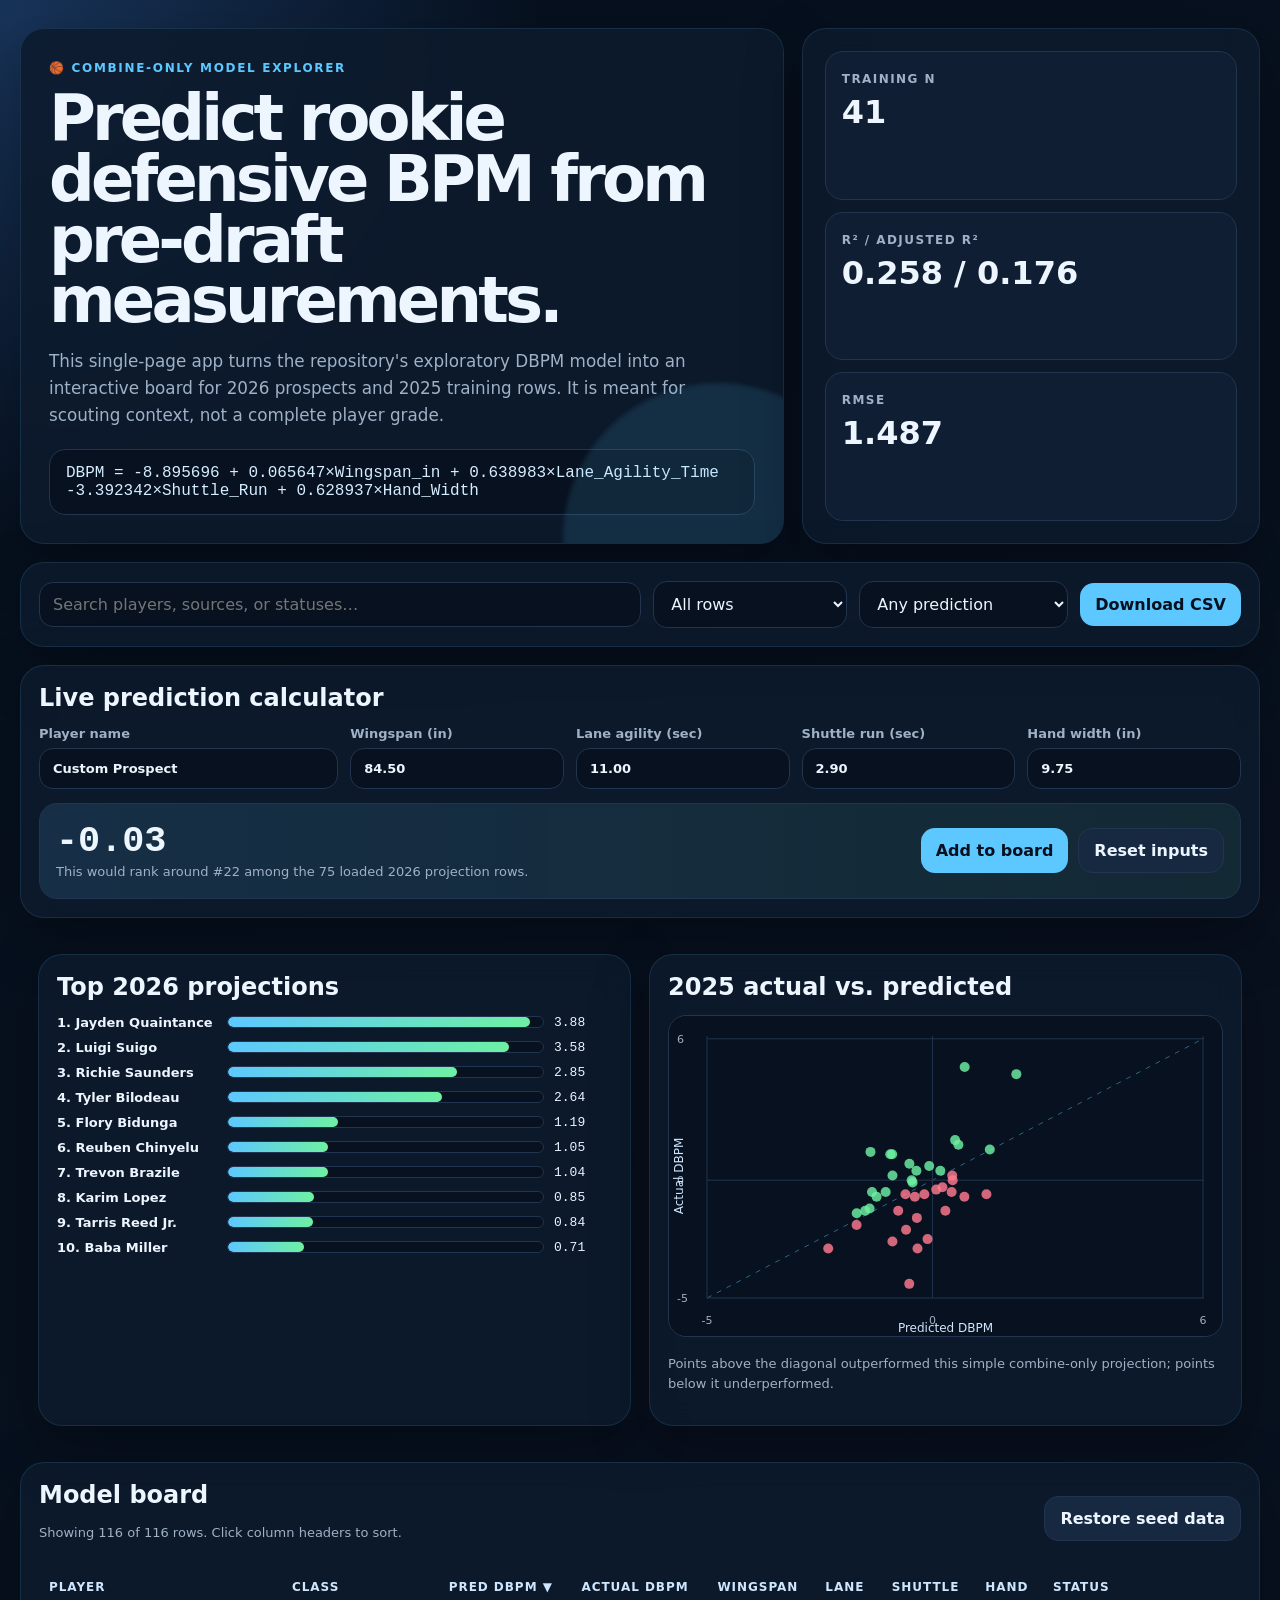
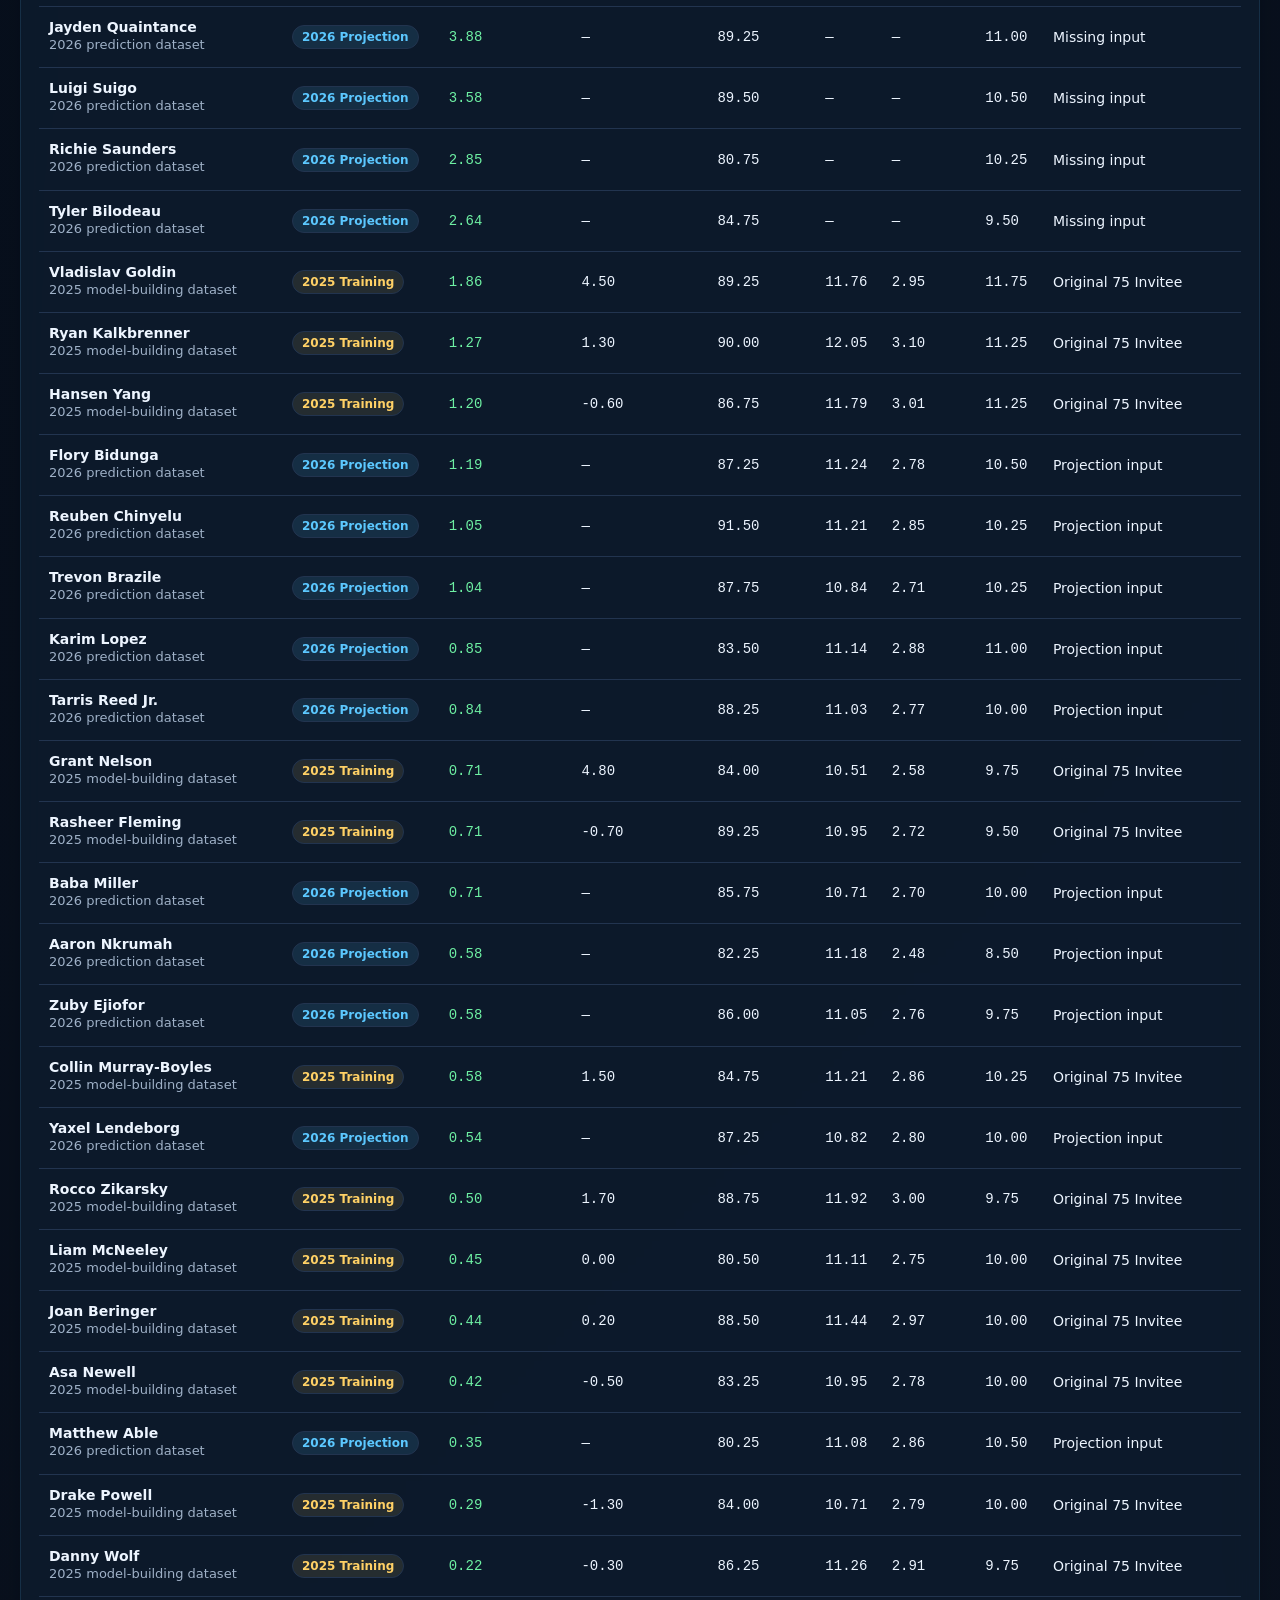
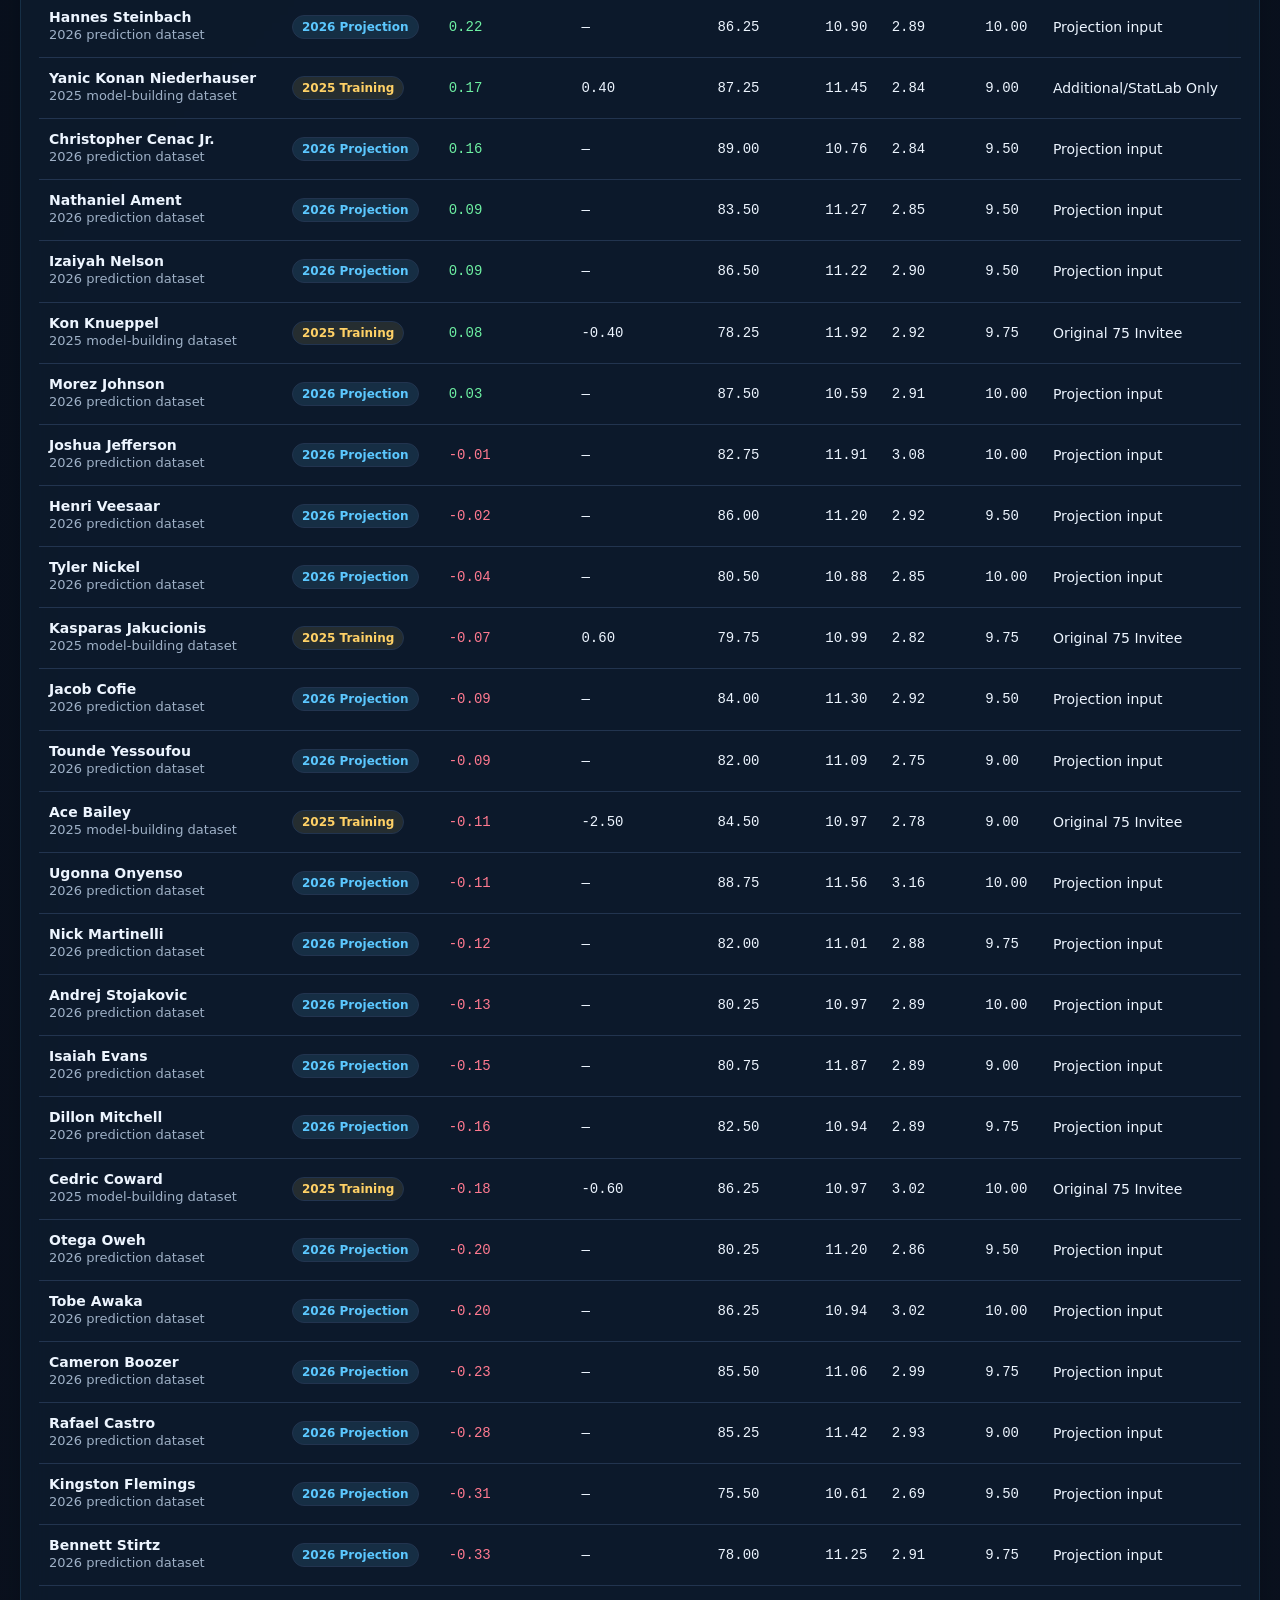
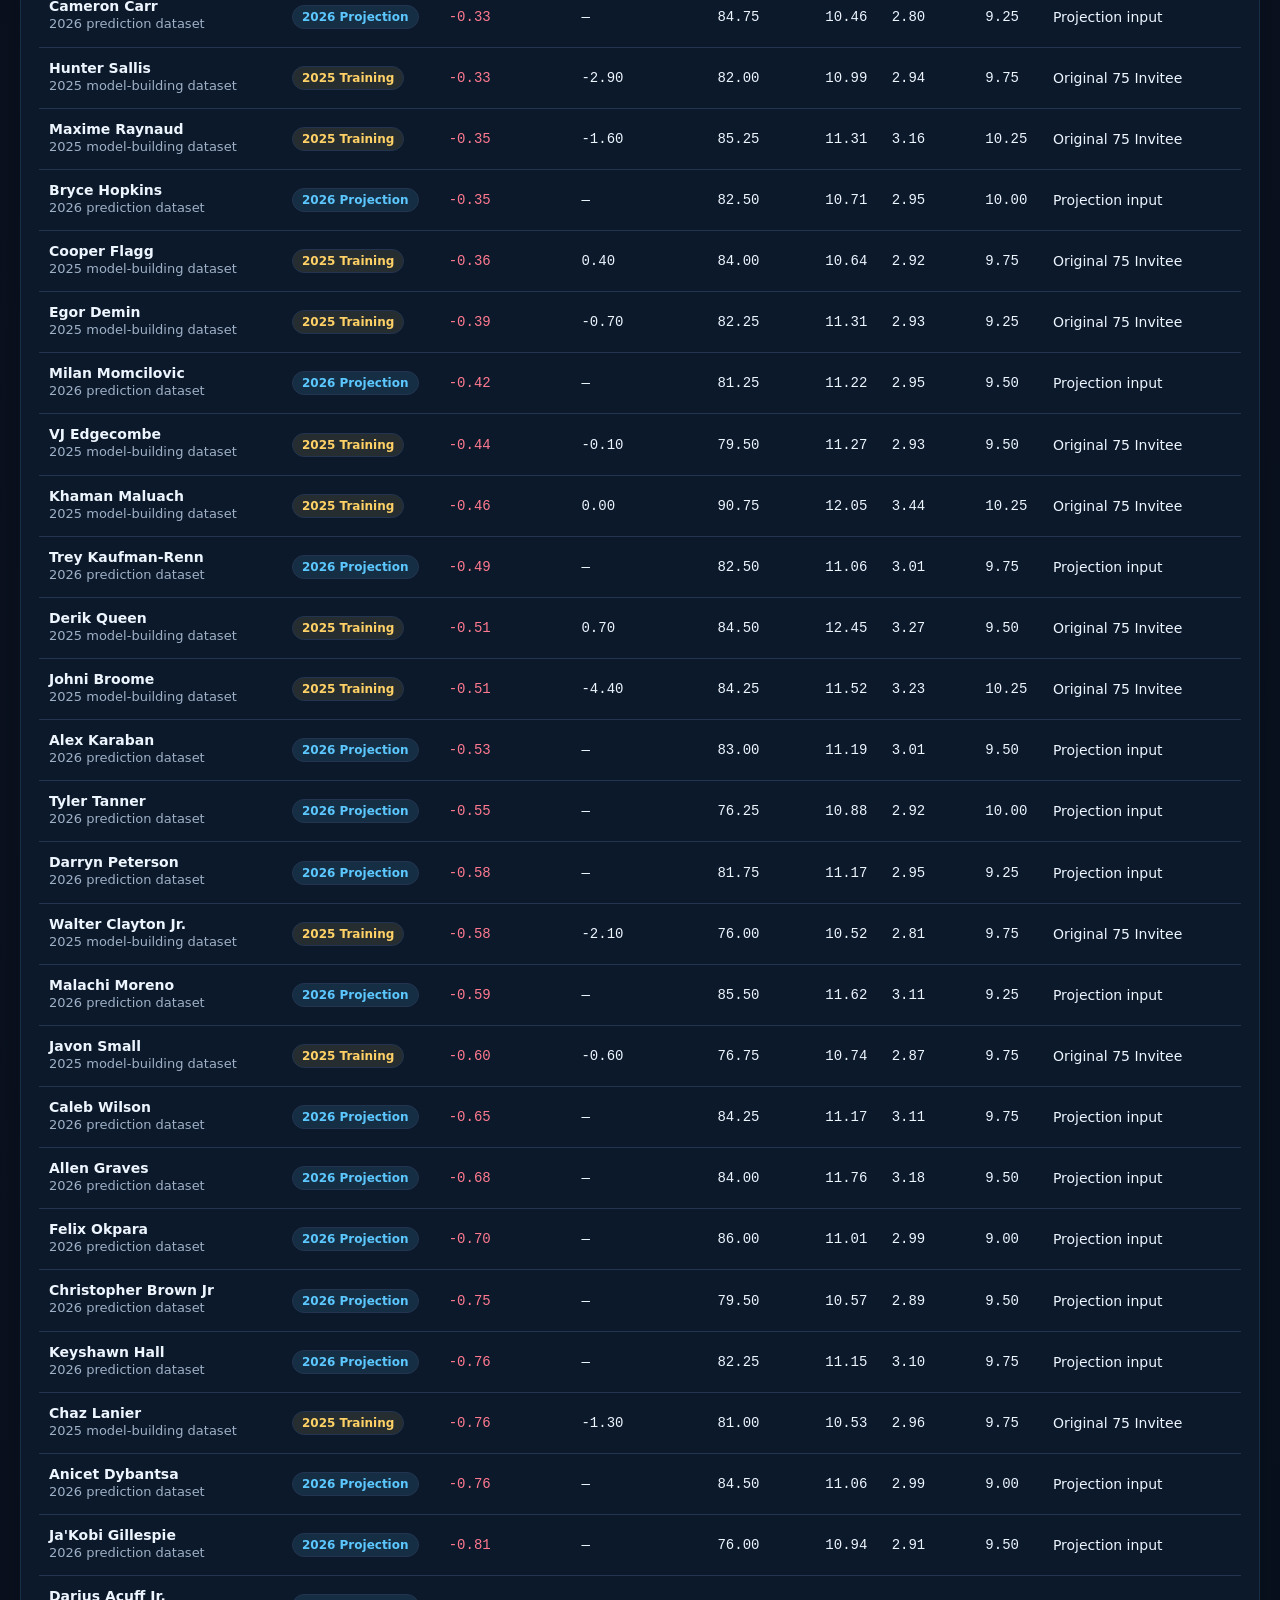
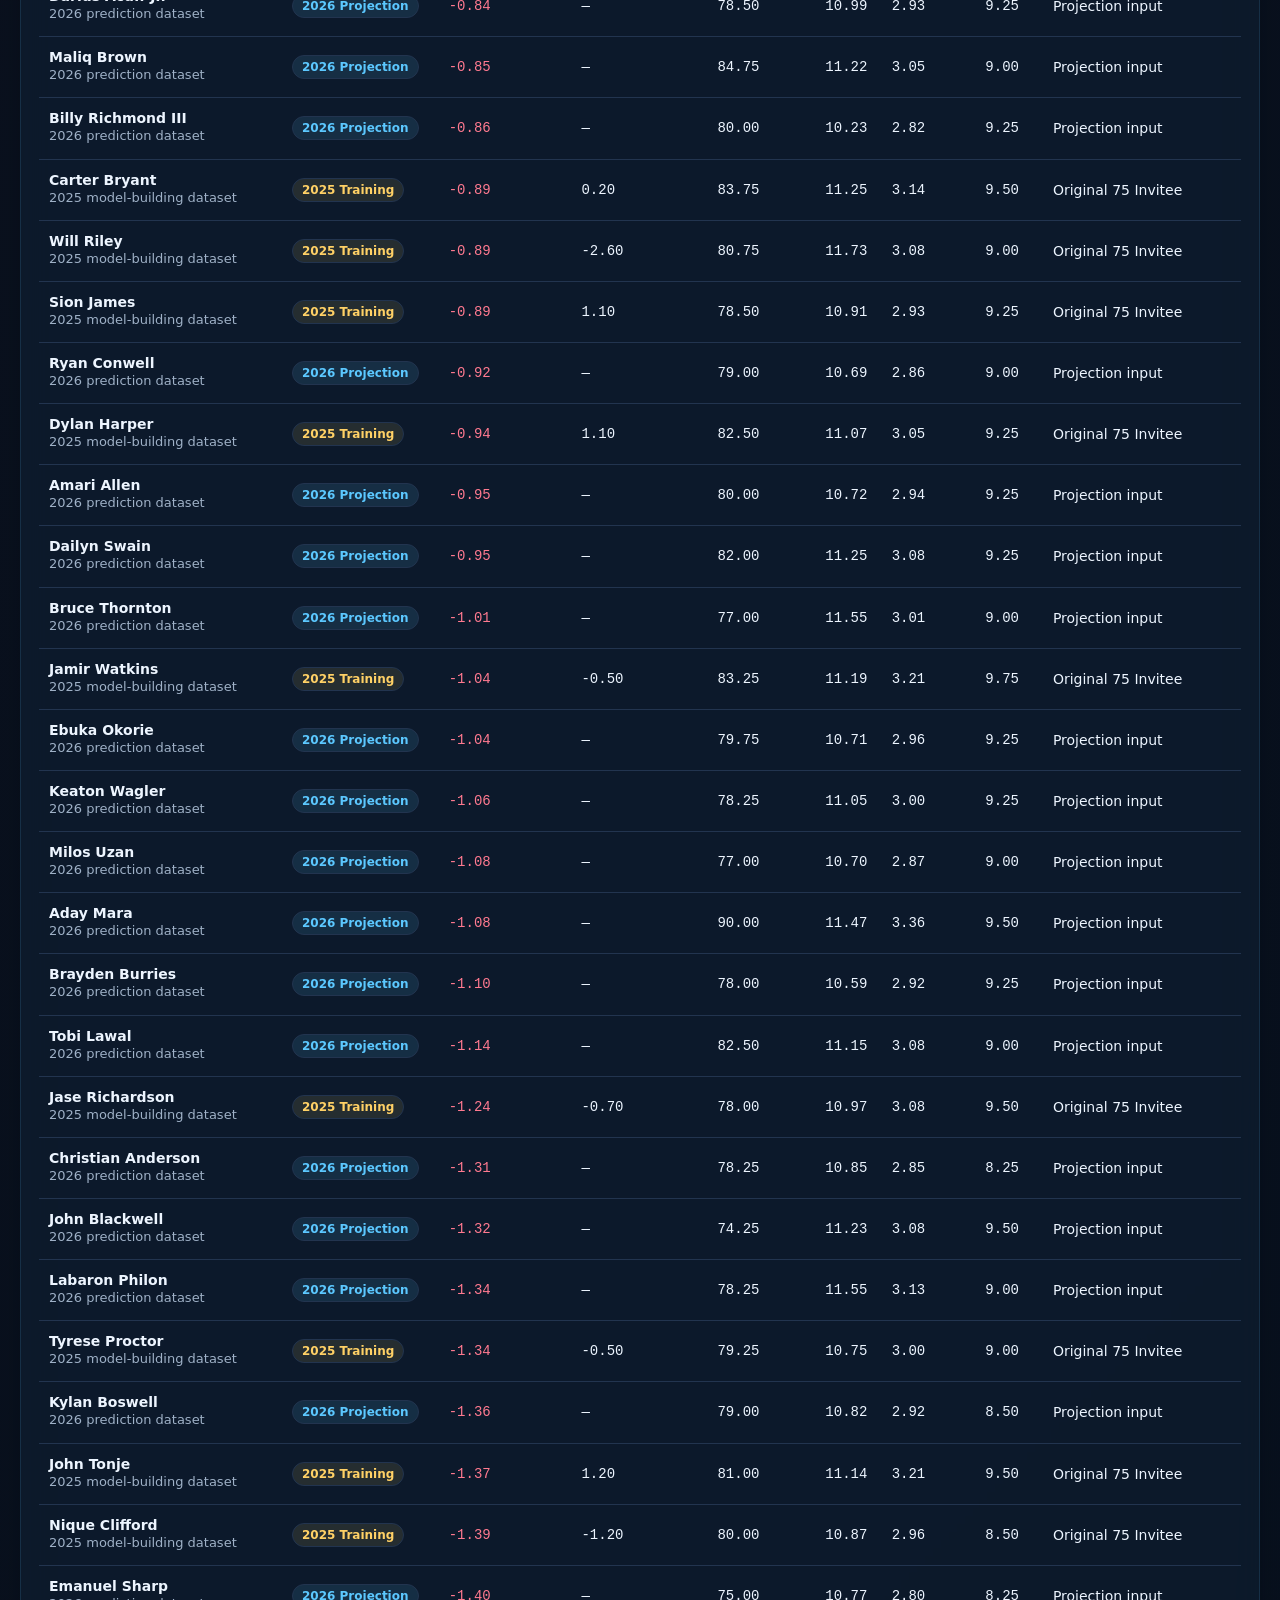
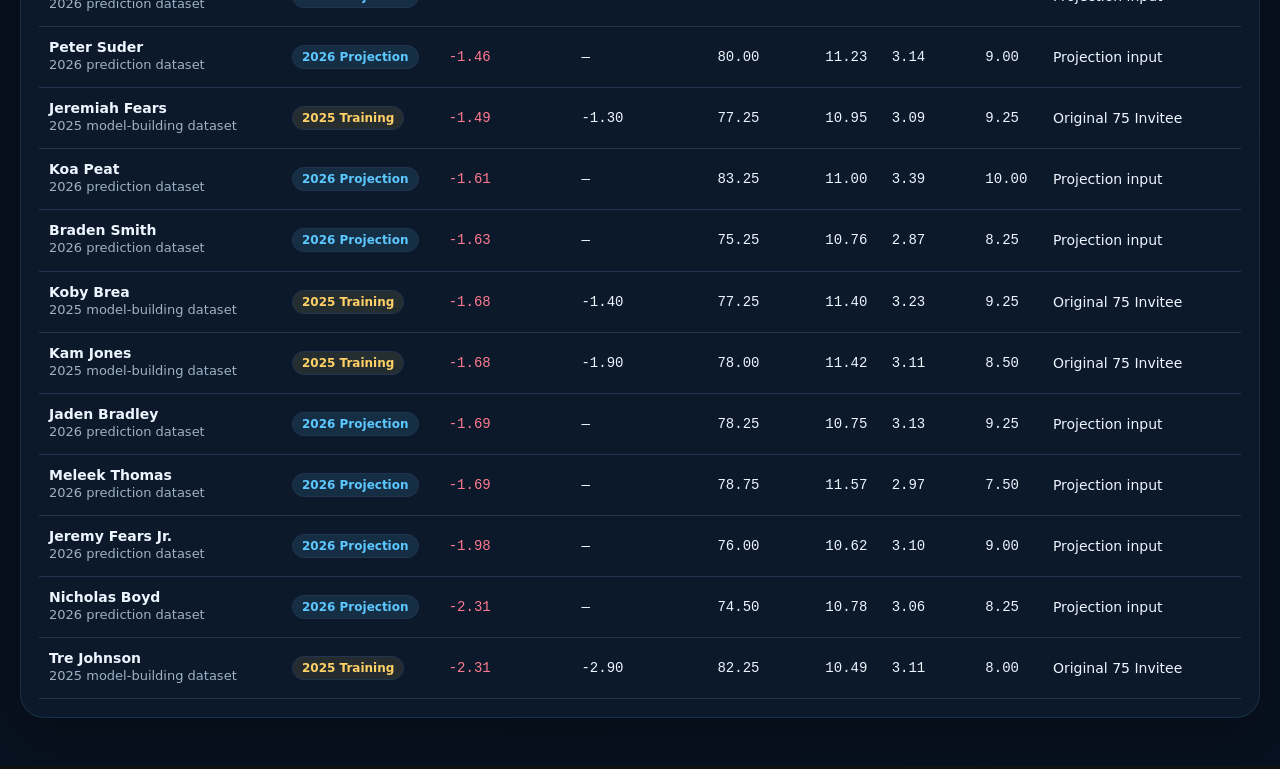
==== commit e806fe6a: "Activate BMad context and finish DBPM explorer" ====
--- a/rookie_dbpm_model_explorer.html
+++ b/rookie_dbpm_model_explorer.html
@@ -34,7 +34,11 @@
     input:focus, select:focus { border-color: var(--blue); box-shadow: 0 0 0 3px rgba(92,200,255,.15); }
     button { border: 0; border-radius: 14px; padding: 12px 15px; color: #06101e; background: var(--blue); font-weight: 800; cursor: pointer; }
     button.secondary { color: var(--text); background: #172941; border: 1px solid var(--line); }
-    .grid-4 { display: grid; grid-template-columns: repeat(4, 1fr); gap: 12px; }
+    button.danger { color: #fff; background: rgba(255,122,144,.16); border: 1px solid rgba(255,122,144,.45); }
+    .calc-actions { display: flex; gap: 10px; flex-wrap: wrap; justify-content: flex-end; }
+    .grid-4, .entry-grid { display: grid; gap: 12px; }
+    .grid-4 { grid-template-columns: repeat(4, 1fr); }
+    .entry-grid { grid-template-columns: minmax(180px, 1.4fr) repeat(4, 1fr); }
     label { display: grid; gap: 7px; color: var(--muted); font-size: 13px; font-weight: 700; }
     .calculator h2, .insights h2, .table-card h2 { margin: 0 0 14px; }
     .calc-result { display: flex; gap: 14px; align-items: center; justify-content: space-between; margin-top: 14px; padding: 16px; background: linear-gradient(90deg, rgba(92,200,255,.13), rgba(110,240,163,.08)); border: 1px solid var(--line); border-radius: 18px; }
@@ -53,11 +57,12 @@
     .pill { display: inline-flex; border-radius: 999px; padding: 4px 9px; font-size: 12px; font-weight: 800; border: 1px solid var(--line); }
     .projected { color: var(--blue); background: rgba(92,200,255,.12); }
     .training { color: var(--gold); background: rgba(255,209,102,.1); }
+    .custom { color: var(--green); background: rgba(110,240,163,.1); }
     .good { color: var(--green); } .bad { color: var(--red); }
     .note { color: var(--muted); font-size: 13px; line-height: 1.55; }
     .sr-only { position: absolute; left: -9999px; }
-    @media (max-width: 900px) { .hero, .insights { grid-template-columns: 1fr; } .controls { grid-template-columns: 1fr 1fr; } .grid-4 { grid-template-columns: 1fr 1fr; } }
-    @media (max-width: 640px) { .wrap { width: min(100% - 20px, 1240px); padding-top: 12px; } .hero-main, .hero-side, .controls, .calculator, .insights, .table-card { padding: 14px; border-radius: 18px; } .controls, .grid-4 { grid-template-columns: 1fr; } .bar-row { grid-template-columns: 1fr; } th:nth-child(4), td:nth-child(4), th:nth-child(5), td:nth-child(5), th:nth-child(6), td:nth-child(6) { display: none; } }
+    @media (max-width: 900px) { .hero, .insights { grid-template-columns: 1fr; } .controls { grid-template-columns: 1fr 1fr; } .grid-4, .entry-grid { grid-template-columns: 1fr 1fr; } }
+    @media (max-width: 640px) { .wrap { width: min(100% - 20px, 1240px); padding-top: 12px; } .hero-main, .hero-side, .controls, .calculator, .insights, .table-card { padding: 14px; border-radius: 18px; } .controls, .grid-4, .entry-grid { grid-template-columns: 1fr; } .calc-result { align-items: stretch; flex-direction: column; } .calc-actions { justify-content: stretch; } .calc-actions button { flex: 1; } .bar-row { grid-template-columns: 1fr; } th:nth-child(4), td:nth-child(4), th:nth-child(5), td:nth-child(5), th:nth-child(6), td:nth-child(6) { display: none; } }
   </style>
 </head>
 <body>
@@ -78,20 +83,21 @@
 
     <section class="card controls" aria-label="Table controls">
       <input id="search" type="search" placeholder="Search players, sources, or statuses…" aria-label="Search players" />
-      <select id="classFilter" aria-label="Filter by class"><option value="all">All rows</option><option>2026 Projection</option><option>2025 Training</option></select>
+      <select id="classFilter" aria-label="Filter by class"><option value="all">All rows</option><option>2026 Projection</option><option>2025 Training</option><option>Custom Projection</option></select>
       <select id="minFilter" aria-label="Filter by DBPM"><option value="all">Any prediction</option><option value="positive">Predicted DBPM ≥ 0</option><option value="top10">Top 10 projections</option></select>
       <button id="download" type="button">Download CSV</button>
     </section>
 
     <section class="card calculator">
       <h2>Live prediction calculator</h2>
-      <div class="grid-4">
+      <div class="entry-grid">
+        <label>Player name<input id="playerName" type="text" value="Custom Prospect" /></label>
         <label>Wingspan (in)<input id="wingspan" type="number" step="0.01" value="84.50" /></label>
         <label>Lane agility (sec)<input id="lane" type="number" step="0.01" value="11.00" /></label>
         <label>Shuttle run (sec)<input id="shuttle" type="number" step="0.01" value="2.90" /></label>
         <label>Hand width (in)<input id="hand" type="number" step="0.01" value="9.75" /></label>
       </div>
-      <div class="calc-result"><div><strong id="liveDbpm" class="mono"></strong><div class="note" id="liveContext"></div></div><button class="secondary" id="resetCalc" type="button">Reset inputs</button></div>
+      <div class="calc-result"><div><strong id="liveDbpm" class="mono"></strong><div class="note" id="liveContext"></div></div><div class="calc-actions"><button id="addCustom" type="button">Add to board</button><button class="secondary" id="resetCalc" type="button">Reset inputs</button></div></div>
     </section>
 
     <section class="insights">
@@ -125,10 +131,26 @@
       if (![row.wingspan, row.lane, row.shuttle, row.hand].every(finite)) return null;
       return MODEL.intercept + MODEL.wingspan*row.wingspan + MODEL.lane*row.lane + MODEL.shuttle*row.shuttle + MODEL.hand*row.hand;
     }
-    function enrich(row) { return { ...row, predicted: predict(row) }; }
+    function rowId(row) { return row.id || `${row.class}:${row.player}`; }
+    function enrich(row) { return { ...row, id: rowId(row), predicted: predict(row) }; }
     function loadPlayers() {
-      try { return JSON.parse(localStorage.getItem(LS_KEY)) || structuredClone(SEED_PLAYERS); }
+      try {
+        const stored = JSON.parse(localStorage.getItem(LS_KEY));
+        return Array.isArray(stored) ? stored.map(normalizePlayer) : structuredClone(SEED_PLAYERS);
+      }
       catch { return structuredClone(SEED_PLAYERS); }
+    }
+    function nullableNumber(value) {
+      if (value === null || value === undefined || value === '') return null;
+      const numeric = Number(value);
+      return Number.isFinite(numeric) ? numeric : null;
+    }
+    function normalizePlayer(row) {
+      return {
+        player: row.player || 'Unnamed Prospect', class: row.class || 'Custom Projection', wingspan: nullableNumber(row.wingspan),
+        lane: nullableNumber(row.lane), shuttle: nullableNumber(row.shuttle), hand: nullableNumber(row.hand), actualDbpm: nullableNumber(row.actualDbpm),
+        minutes: nullableNumber(row.minutes), status: row.status || 'Custom input', source: row.source || 'Calculator entry', id: row.id
+      };
     }
     function savePlayers() { localStorage.setItem(LS_KEY, JSON.stringify(players)); }
     function filteredRows() {
@@ -173,12 +195,18 @@
       $('head').querySelectorAll('th').forEach(th => th.addEventListener('click', () => { const key = th.dataset.key; sort = sort.key === key ? {key, dir: sort.dir === 'asc' ? 'desc' : 'asc'} : {key, dir: ['player','class','status'].includes(key) ? 'asc' : 'desc'}; renderTable(); }));
       $('body').innerHTML = rows.map(r => `<tr>
         <td><strong>${esc(r.player)}</strong><div class="note">${esc(r.source)}</div></td>
-        <td><span class="pill ${r.class === '2026 Projection' ? 'projected' : 'training'}">${esc(r.class)}</span></td>
+        <td><span class="pill ${classPill(r.class)}">${esc(r.class)}</span></td>
         <td class="mono ${r.predicted >= 0 ? 'good' : 'bad'}">${fmt(r.predicted)}</td>
         <td class="mono">${fmt(r.actualDbpm)}</td><td class="mono">${fmt(r.wingspan)}</td><td class="mono">${fmt(r.lane)}</td>
-        <td class="mono">${fmt(r.shuttle)}</td><td class="mono">${fmt(r.hand)}</td><td>${esc(r.status)}</td></tr>`).join('');
+        <td class="mono">${fmt(r.shuttle)}</td><td class="mono">${fmt(r.hand)}</td><td>${esc(r.status)} ${r.class === 'Custom Projection' ? `<button class="danger" data-delete="${esc(r.id)}" type="button">Delete</button>` : ''}</td></tr>`).join('');
+      $('body').querySelectorAll('[data-delete]').forEach(btn => btn.addEventListener('click', () => deleteCustom(btn.dataset.delete)));
       const total = players.length;
       $('resultNote').textContent = `Showing ${rows.length} of ${total} rows. Click column headers to sort.`;
+    }
+    function classPill(value) {
+      if (value === '2026 Projection') return 'projected';
+      if (value === 'Custom Projection') return 'custom';
+      return 'training';
     }
     function renderBars() {
       const top = players.map(enrich).filter(r => r.class === '2026 Projection' && r.predicted !== null).sort((a,b)=>b.predicted-a.predicted).slice(0,10);
@@ -197,6 +225,21 @@
       const grid = [min, 0, max].filter((v,i,a)=>a.indexOf(v)===i);
       svg.innerHTML = `<rect width="100%" height="100%" rx="18" fill="#07111f"/><line x1="${x(min)}" y1="${y(min)}" x2="${x(max)}" y2="${y(max)}" stroke="#5cc8ff" stroke-dasharray="5 6" opacity=".45"/>${grid.map(v=>`<g><line x1="${x(v)}" x2="${x(v)}" y1="20" y2="${h-pad}" stroke="#22344f"/><line x1="${pad}" x2="${w-18}" y1="${y(v)}" y2="${y(v)}" stroke="#22344f"/><text x="${x(v)}" y="${h-12}" fill="#9fb1c7" font-size="11" text-anchor="middle">${v}</text><text x="8" y="${y(v)+4}" fill="#9fb1c7" font-size="11">${v}</text></g>`).join('')}${rows.map(r=>`<circle cx="${x(r.predicted)}" cy="${y(r.actualDbpm)}" r="5" fill="${r.actualDbpm >= r.predicted ? '#6ef0a3' : '#ff7a90'}" opacity=".82"><title>${esc(r.player)}: predicted ${fmt(r.predicted)}, actual ${fmt(r.actualDbpm)}</title></circle>`).join('')}<text x="${w/2}" y="${h-4}" fill="#cfe6ff" font-size="12" text-anchor="middle">Predicted DBPM</text><text x="14" y="${h/2}" fill="#cfe6ff" font-size="12" transform="rotate(-90 14 ${h/2})" text-anchor="middle">Actual DBPM</text>`;
     }
+    function addCustomPlayer() {
+      const row = normalizePlayer({
+        id: `custom:${Date.now()}:${Math.random().toString(36).slice(2)}`, player: $('playerName').value.trim() || 'Custom Prospect', class: 'Custom Projection',
+        wingspan: $('wingspan').value, lane: $('lane').value, shuttle: $('shuttle').value, hand: $('hand').value, status: 'Saved custom calculator row', source: 'Calculator entry'
+      });
+      if (predict(row) === null) { alert('Enter all four numeric measurements before adding a custom player.'); return; }
+      players.push(row);
+      savePlayers();
+      renderAll();
+    }
+    function deleteCustom(id) {
+      players = players.filter(row => rowId(row) !== id || row.class !== 'Custom Projection');
+      savePlayers();
+      renderAll();
+    }
     function downloadCsv() {
       const headers = ['Player','Class','Predicted_DBPM','Actual_DBPM','Wingspan_in','Lane_Agility_Time','Shuttle_Run','Hand_Width','Status'];
       const lines = filteredRows().map(r => [r.player,r.class,fmt(r.predicted),fmt(r.actualDbpm),fmt(r.wingspan),fmt(r.lane),fmt(r.shuttle),fmt(r.hand),r.status]);
@@ -206,7 +249,8 @@
     ['search','classFilter','minFilter'].forEach(id => $(id).addEventListener('input', renderTable));
     ['wingspan','lane','shuttle','hand'].forEach(id => $(id).addEventListener('input', renderCalculator));
     $('download').addEventListener('click', downloadCsv);
-    $('resetCalc').addEventListener('click', () => { $('wingspan').value='84.50'; $('lane').value='11.00'; $('shuttle').value='2.90'; $('hand').value='9.75'; renderCalculator(); });
+    $('addCustom').addEventListener('click', addCustomPlayer);
+    $('resetCalc').addEventListener('click', () => { $('playerName').value='Custom Prospect'; $('wingspan').value='84.50'; $('lane').value='11.00'; $('shuttle').value='2.90'; $('hand').value='9.75'; renderCalculator(); });
     $('clearLocal').addEventListener('click', () => { localStorage.removeItem(LS_KEY); players = structuredClone(SEED_PLAYERS); savePlayers(); renderAll(); });
     window.addEventListener('resize', renderScatter);
     renderAll(); savePlayers();
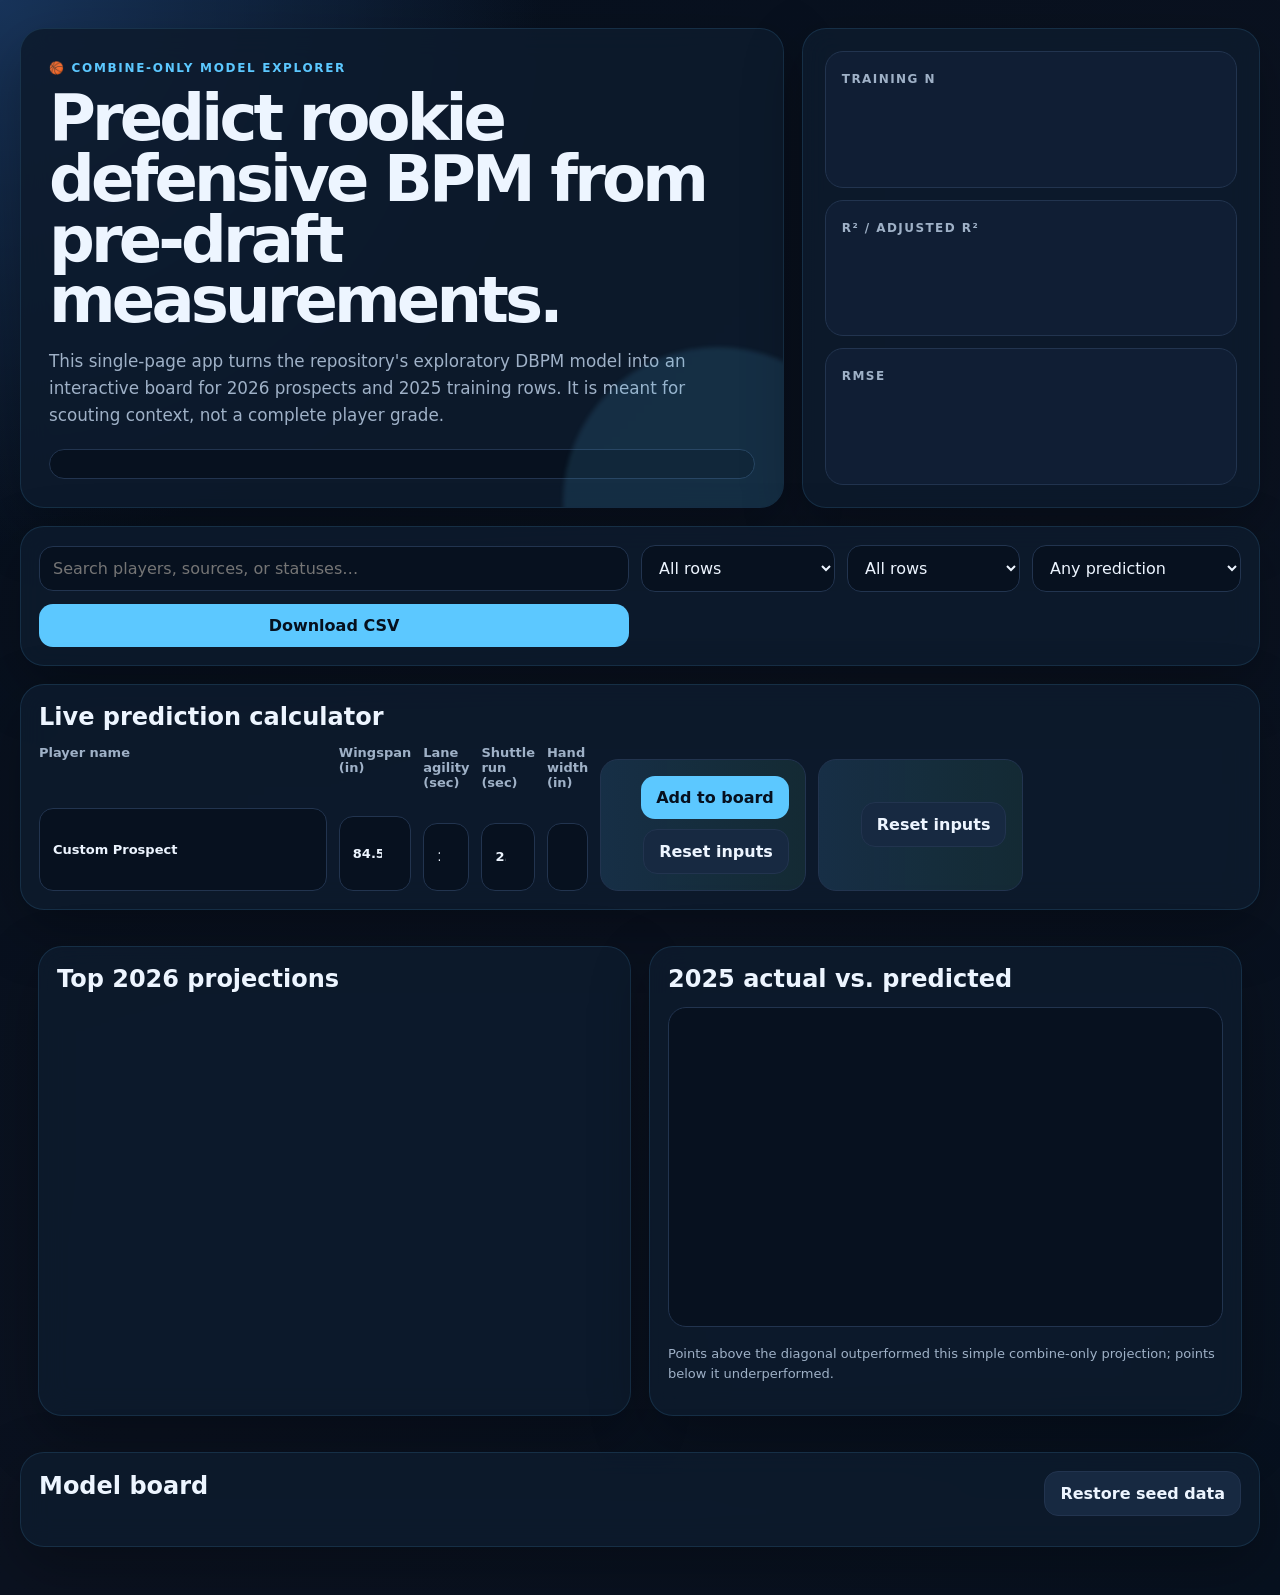
==== commit cd61f19a: "Merge branch 'main' into codex/add-single-page-web-app-for-basketball-model-vgpsqd" ====
--- a/rookie_dbpm_model_explorer.html
+++ b/rookie_dbpm_model_explorer.html
@@ -39,6 +39,7 @@
     .grid-4, .entry-grid { display: grid; gap: 12px; }
     .grid-4 { grid-template-columns: repeat(4, 1fr); }
     .entry-grid { grid-template-columns: minmax(180px, 1.4fr) repeat(4, 1fr); }
+    .grid-4 { display: grid; grid-template-columns: repeat(4, 1fr); gap: 12px; }
     label { display: grid; gap: 7px; color: var(--muted); font-size: 13px; font-weight: 700; }
     .calculator h2, .insights h2, .table-card h2 { margin: 0 0 14px; }
     .calc-result { display: flex; gap: 14px; align-items: center; justify-content: space-between; margin-top: 14px; padding: 16px; background: linear-gradient(90deg, rgba(92,200,255,.13), rgba(110,240,163,.08)); border: 1px solid var(--line); border-radius: 18px; }
@@ -63,6 +64,11 @@
     .sr-only { position: absolute; left: -9999px; }
     @media (max-width: 900px) { .hero, .insights { grid-template-columns: 1fr; } .controls { grid-template-columns: 1fr 1fr; } .grid-4, .entry-grid { grid-template-columns: 1fr 1fr; } }
     @media (max-width: 640px) { .wrap { width: min(100% - 20px, 1240px); padding-top: 12px; } .hero-main, .hero-side, .controls, .calculator, .insights, .table-card { padding: 14px; border-radius: 18px; } .controls, .grid-4, .entry-grid { grid-template-columns: 1fr; } .calc-result { align-items: stretch; flex-direction: column; } .calc-actions { justify-content: stretch; } .calc-actions button { flex: 1; } .bar-row { grid-template-columns: 1fr; } th:nth-child(4), td:nth-child(4), th:nth-child(5), td:nth-child(5), th:nth-child(6), td:nth-child(6) { display: none; } }
+    .good { color: var(--green); } .bad { color: var(--red); }
+    .note { color: var(--muted); font-size: 13px; line-height: 1.55; }
+    .sr-only { position: absolute; left: -9999px; }
+    @media (max-width: 900px) { .hero, .insights { grid-template-columns: 1fr; } .controls { grid-template-columns: 1fr 1fr; } .grid-4 { grid-template-columns: 1fr 1fr; } }
+    @media (max-width: 640px) { .wrap { width: min(100% - 20px, 1240px); padding-top: 12px; } .hero-main, .hero-side, .controls, .calculator, .insights, .table-card { padding: 14px; border-radius: 18px; } .controls, .grid-4 { grid-template-columns: 1fr; } .bar-row { grid-template-columns: 1fr; } th:nth-child(4), td:nth-child(4), th:nth-child(5), td:nth-child(5), th:nth-child(6), td:nth-child(6) { display: none; } }
   </style>
 </head>
 <body>
@@ -84,6 +90,7 @@
     <section class="card controls" aria-label="Table controls">
       <input id="search" type="search" placeholder="Search players, sources, or statuses…" aria-label="Search players" />
       <select id="classFilter" aria-label="Filter by class"><option value="all">All rows</option><option>2026 Projection</option><option>2025 Training</option><option>Custom Projection</option></select>
+      <select id="classFilter" aria-label="Filter by class"><option value="all">All rows</option><option>2026 Projection</option><option>2025 Training</option></select>
       <select id="minFilter" aria-label="Filter by DBPM"><option value="all">Any prediction</option><option value="positive">Predicted DBPM ≥ 0</option><option value="top10">Top 10 projections</option></select>
       <button id="download" type="button">Download CSV</button>
     </section>
@@ -92,12 +99,14 @@
       <h2>Live prediction calculator</h2>
       <div class="entry-grid">
         <label>Player name<input id="playerName" type="text" value="Custom Prospect" /></label>
+      <div class="grid-4">
         <label>Wingspan (in)<input id="wingspan" type="number" step="0.01" value="84.50" /></label>
         <label>Lane agility (sec)<input id="lane" type="number" step="0.01" value="11.00" /></label>
         <label>Shuttle run (sec)<input id="shuttle" type="number" step="0.01" value="2.90" /></label>
         <label>Hand width (in)<input id="hand" type="number" step="0.01" value="9.75" /></label>
       </div>
       <div class="calc-result"><div><strong id="liveDbpm" class="mono"></strong><div class="note" id="liveContext"></div></div><div class="calc-actions"><button id="addCustom" type="button">Add to board</button><button class="secondary" id="resetCalc" type="button">Reset inputs</button></div></div>
+      <div class="calc-result"><div><strong id="liveDbpm" class="mono"></strong><div class="note" id="liveContext"></div></div><button class="secondary" id="resetCalc" type="button">Reset inputs</button></div>
     </section>
 
     <section class="insights">
@@ -151,6 +160,11 @@
         lane: nullableNumber(row.lane), shuttle: nullableNumber(row.shuttle), hand: nullableNumber(row.hand), actualDbpm: nullableNumber(row.actualDbpm),
         minutes: nullableNumber(row.minutes), status: row.status || 'Custom input', source: row.source || 'Calculator entry', id: row.id
       };
+    }
+    function enrich(row) { return { ...row, predicted: predict(row) }; }
+    function loadPlayers() {
+      try { return JSON.parse(localStorage.getItem(LS_KEY)) || structuredClone(SEED_PLAYERS); }
+      catch { return structuredClone(SEED_PLAYERS); }
     }
     function savePlayers() { localStorage.setItem(LS_KEY, JSON.stringify(players)); }
     function filteredRows() {
@@ -208,6 +222,13 @@
       if (value === 'Custom Projection') return 'custom';
       return 'training';
     }
+        <td><span class="pill ${r.class === '2026 Projection' ? 'projected' : 'training'}">${esc(r.class)}</span></td>
+        <td class="mono ${r.predicted >= 0 ? 'good' : 'bad'}">${fmt(r.predicted)}</td>
+        <td class="mono">${fmt(r.actualDbpm)}</td><td class="mono">${fmt(r.wingspan)}</td><td class="mono">${fmt(r.lane)}</td>
+        <td class="mono">${fmt(r.shuttle)}</td><td class="mono">${fmt(r.hand)}</td><td>${esc(r.status)}</td></tr>`).join('');
+      const total = players.length;
+      $('resultNote').textContent = `Showing ${rows.length} of ${total} rows. Click column headers to sort.`;
+    }
     function renderBars() {
       const top = players.map(enrich).filter(r => r.class === '2026 Projection' && r.predicted !== null).sort((a,b)=>b.predicted-a.predicted).slice(0,10);
       const max = Math.max(...top.map(r=>r.predicted));
@@ -251,6 +272,7 @@
     $('download').addEventListener('click', downloadCsv);
     $('addCustom').addEventListener('click', addCustomPlayer);
     $('resetCalc').addEventListener('click', () => { $('playerName').value='Custom Prospect'; $('wingspan').value='84.50'; $('lane').value='11.00'; $('shuttle').value='2.90'; $('hand').value='9.75'; renderCalculator(); });
+    $('resetCalc').addEventListener('click', () => { $('wingspan').value='84.50'; $('lane').value='11.00'; $('shuttle').value='2.90'; $('hand').value='9.75'; renderCalculator(); });
     $('clearLocal').addEventListener('click', () => { localStorage.removeItem(LS_KEY); players = structuredClone(SEED_PLAYERS); savePlayers(); renderAll(); });
     window.addEventListener('resize', renderScatter);
     renderAll(); savePlayers();
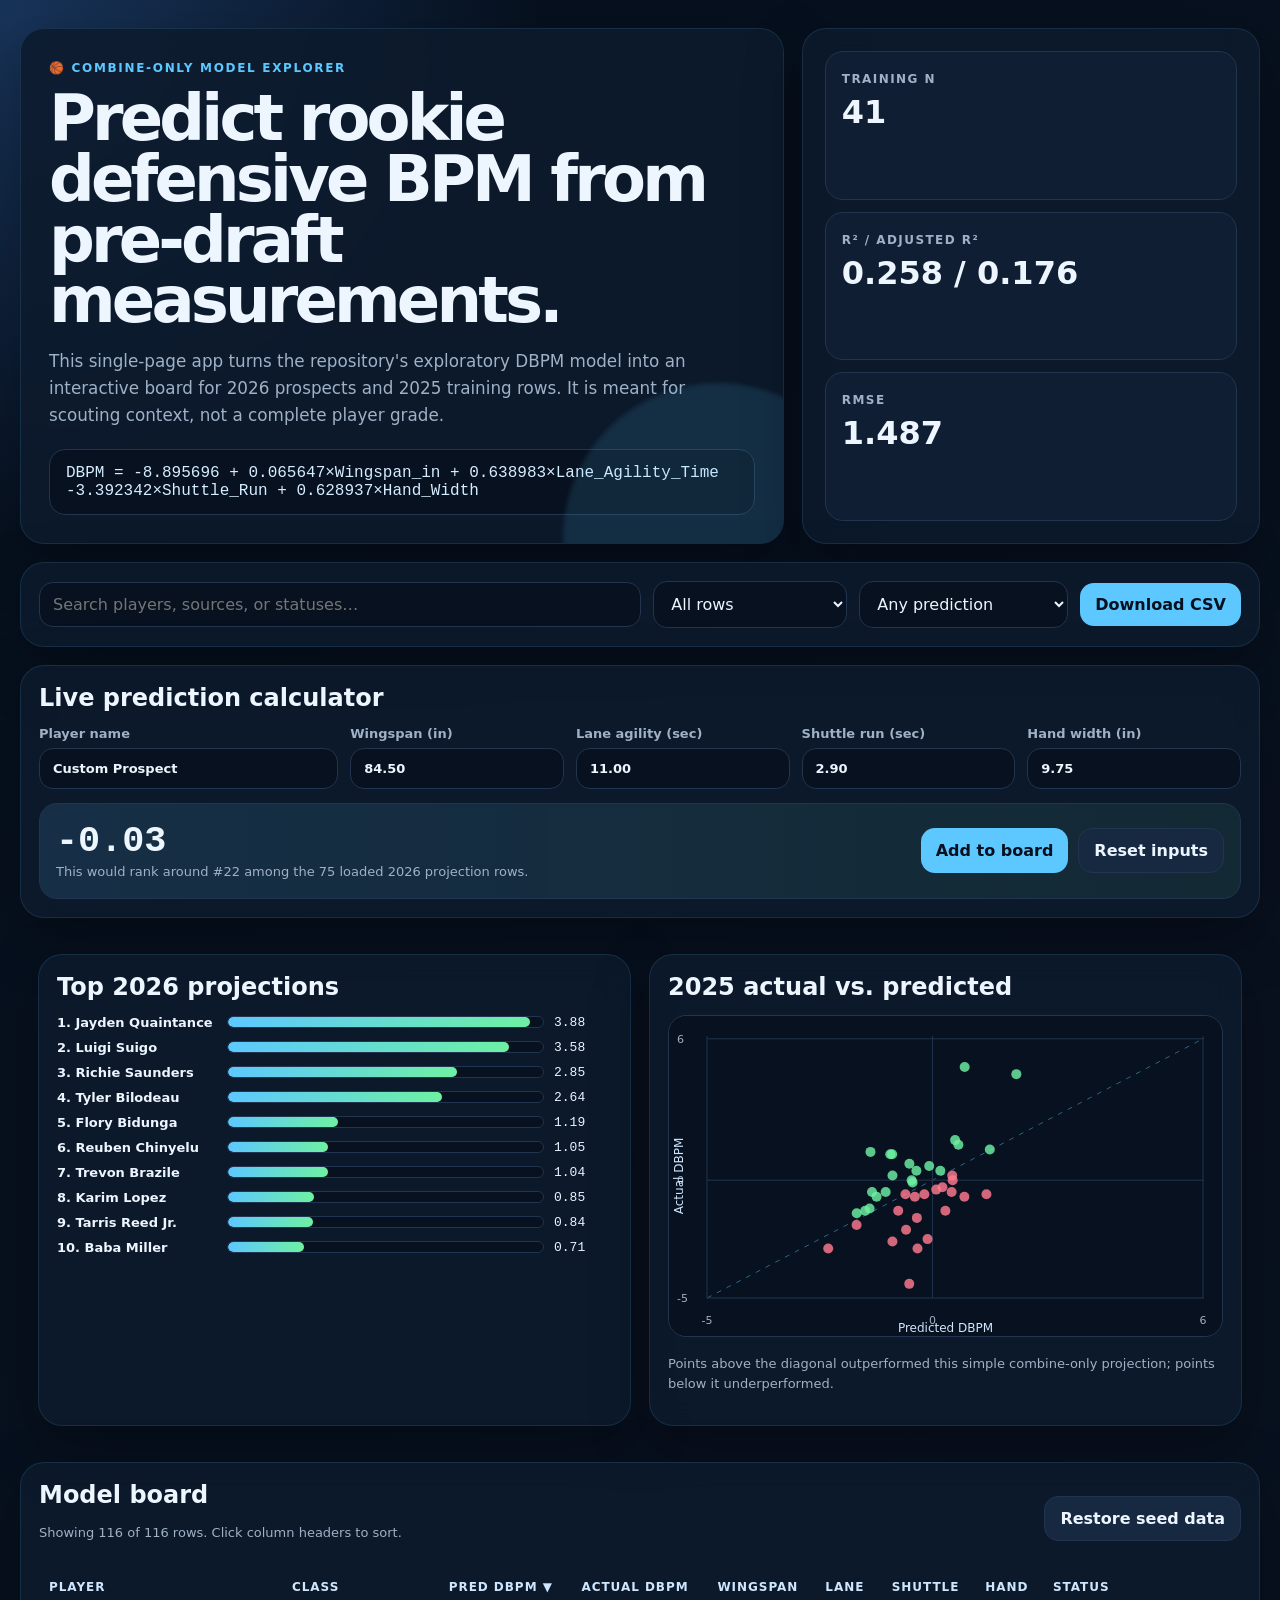
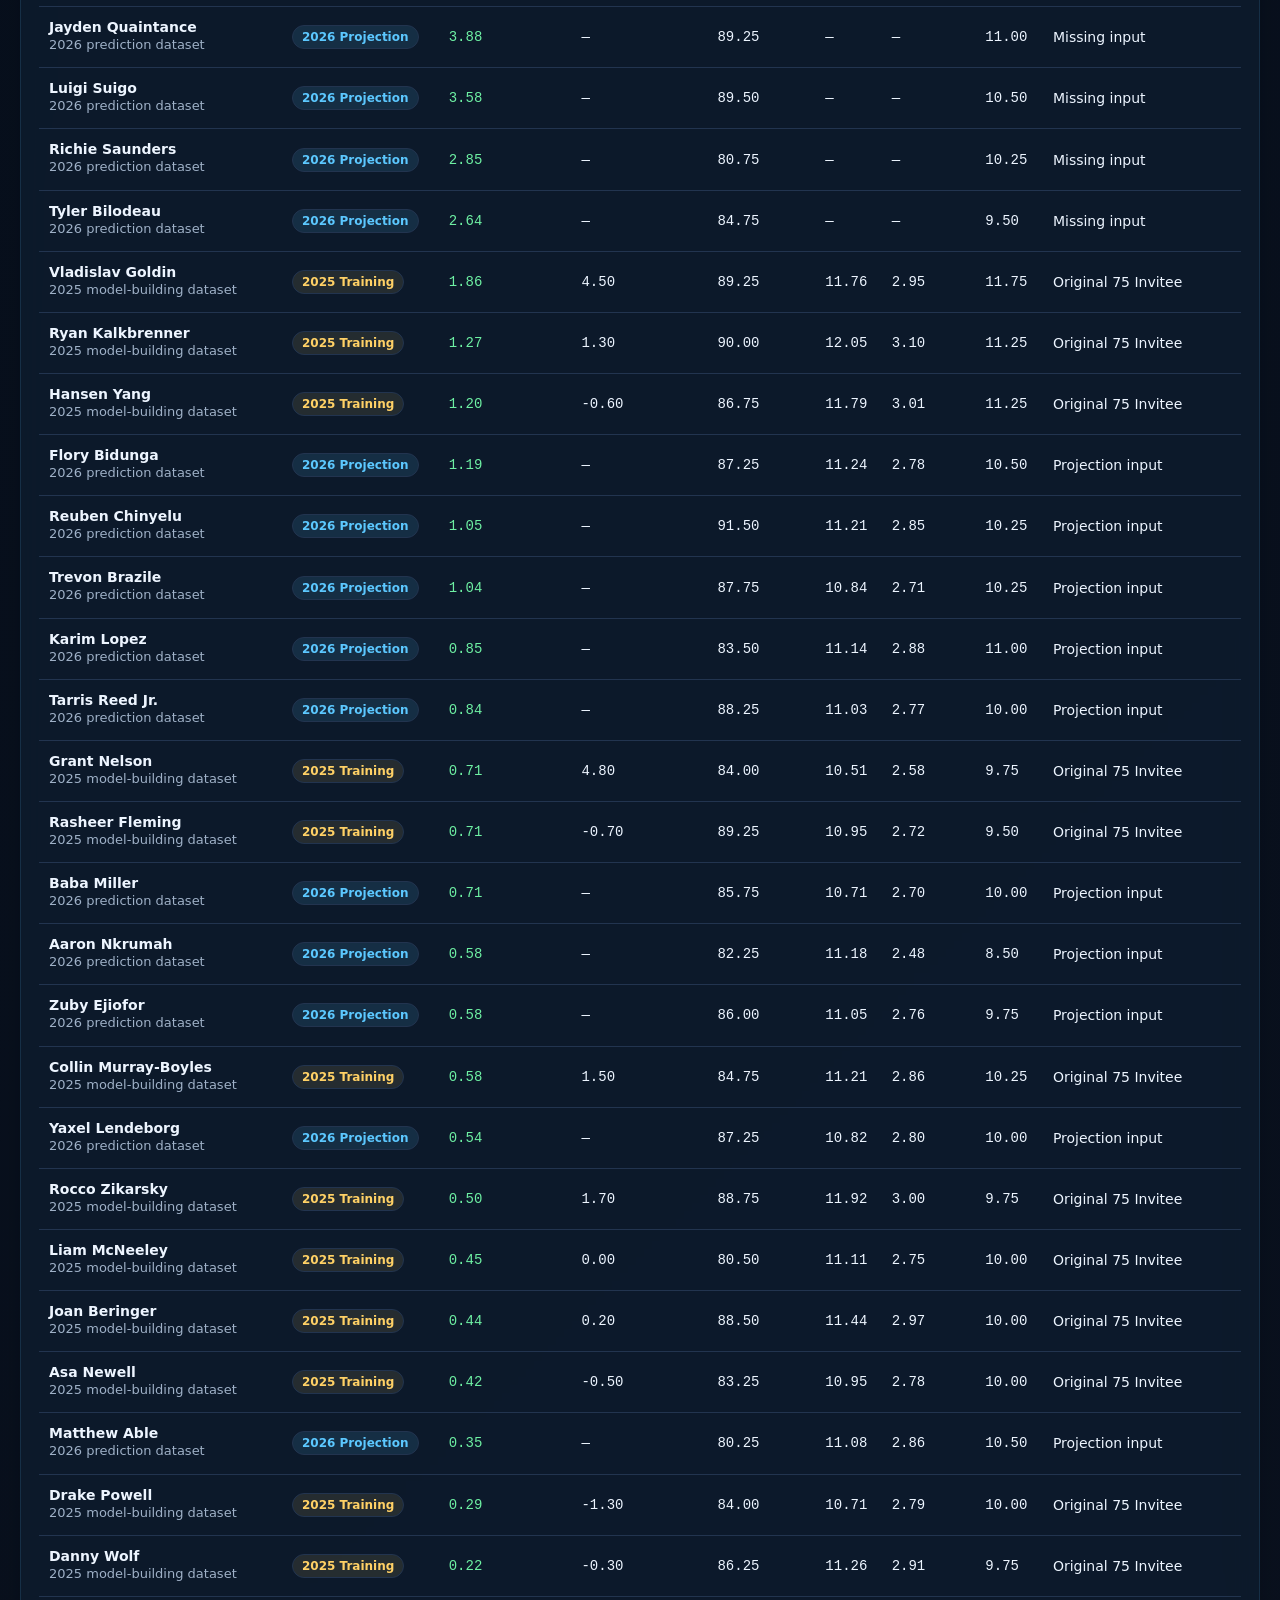
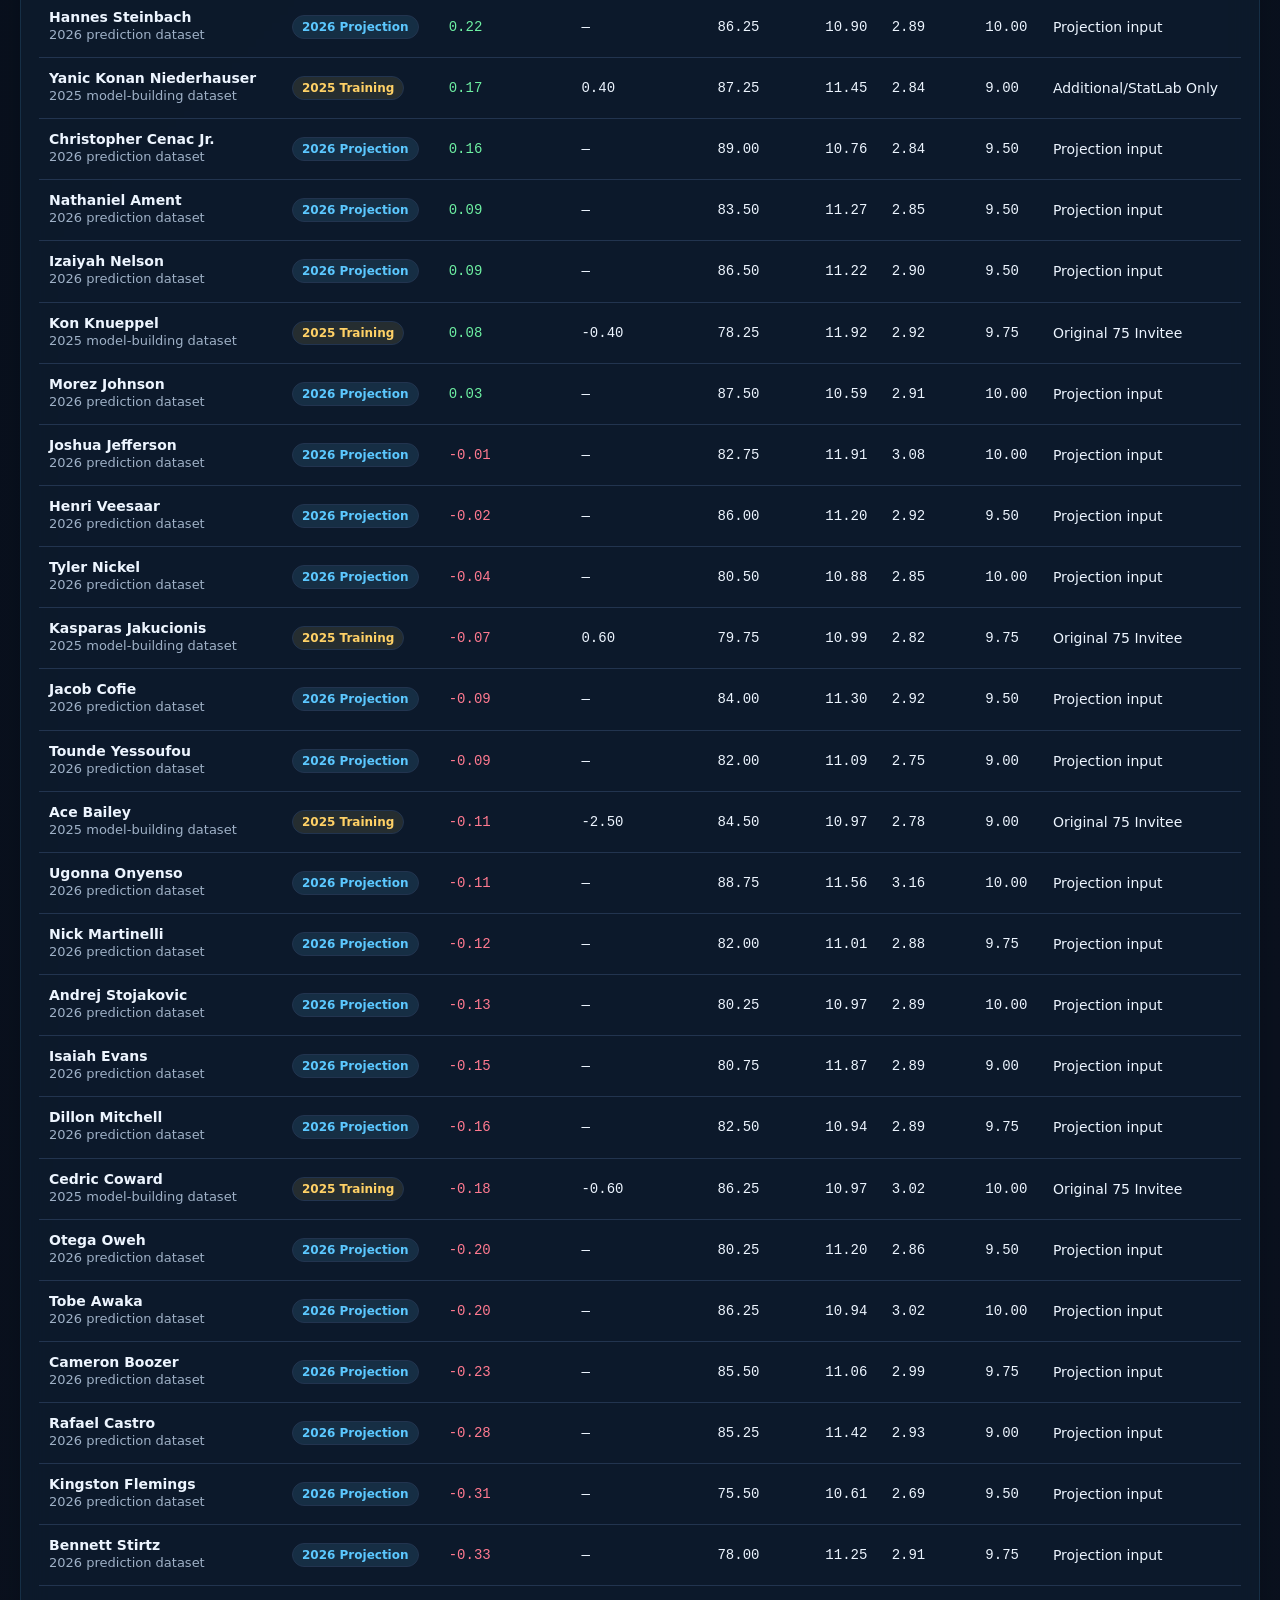
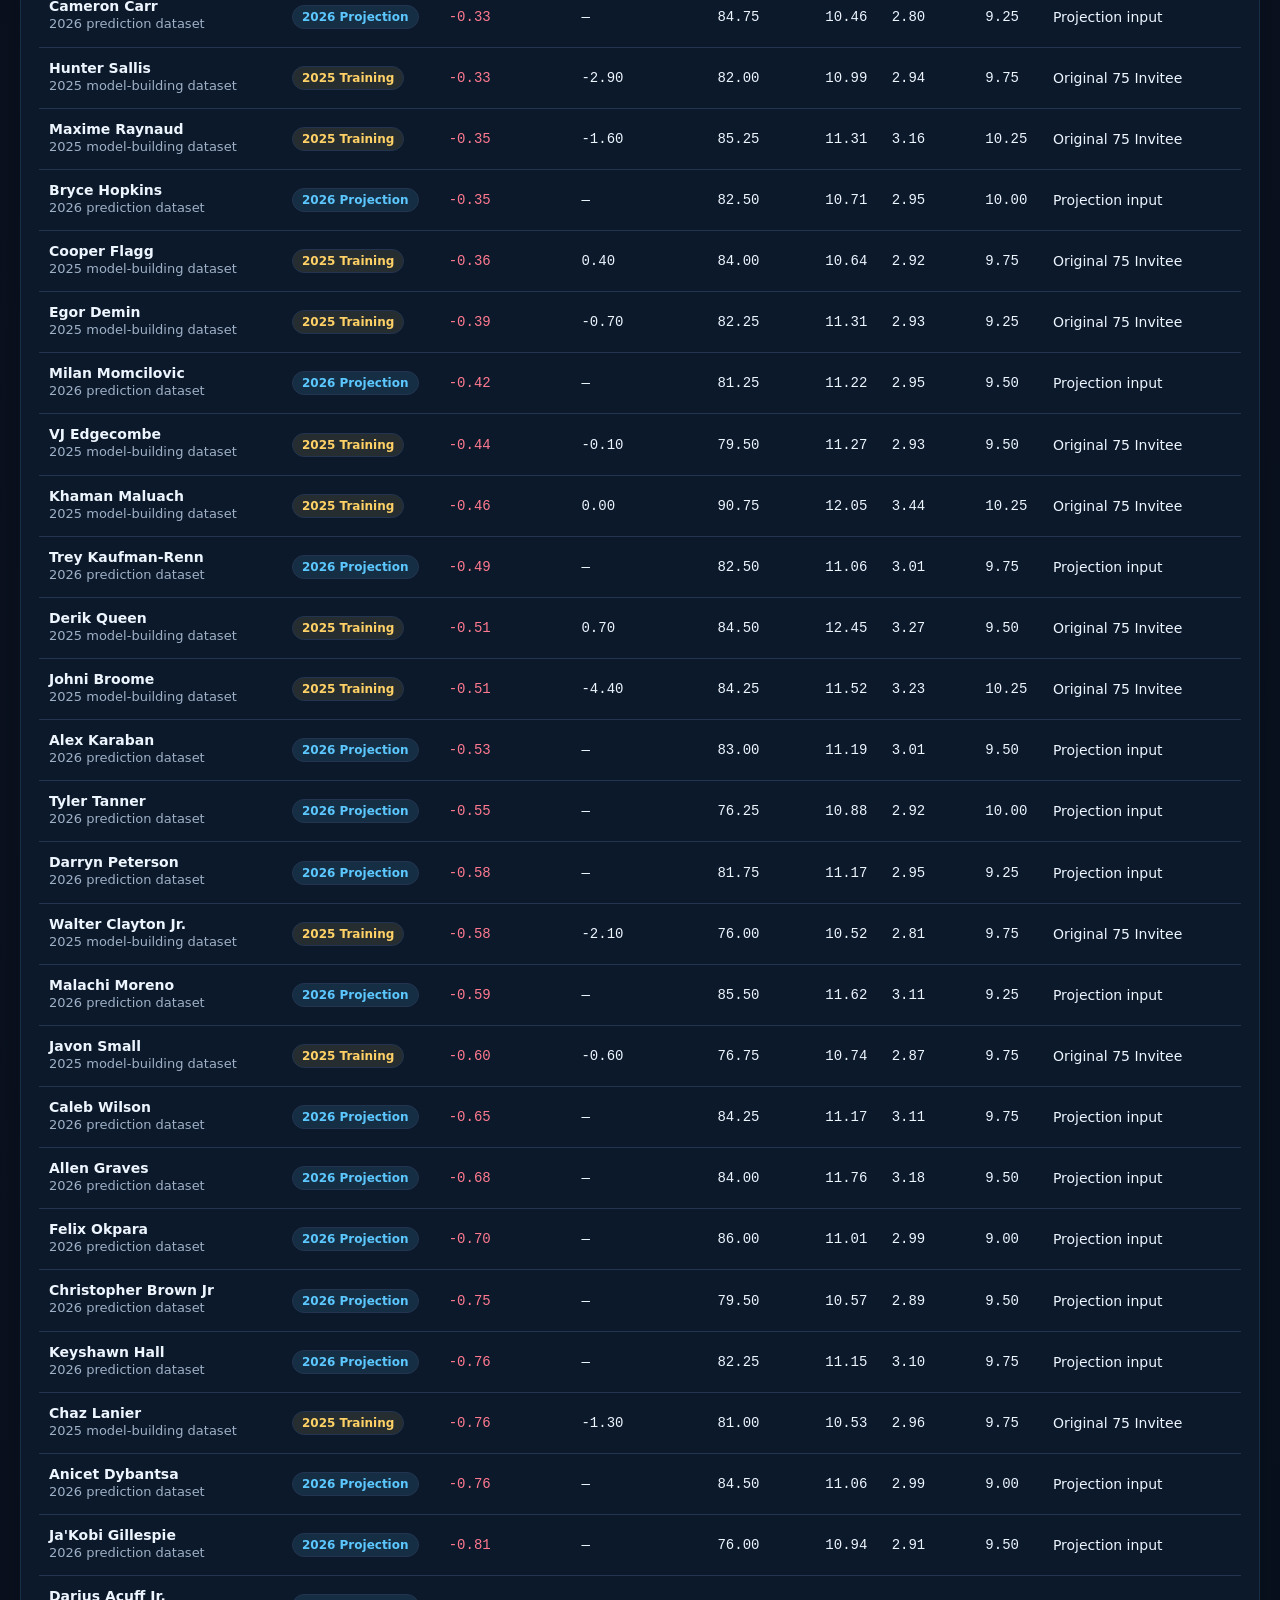
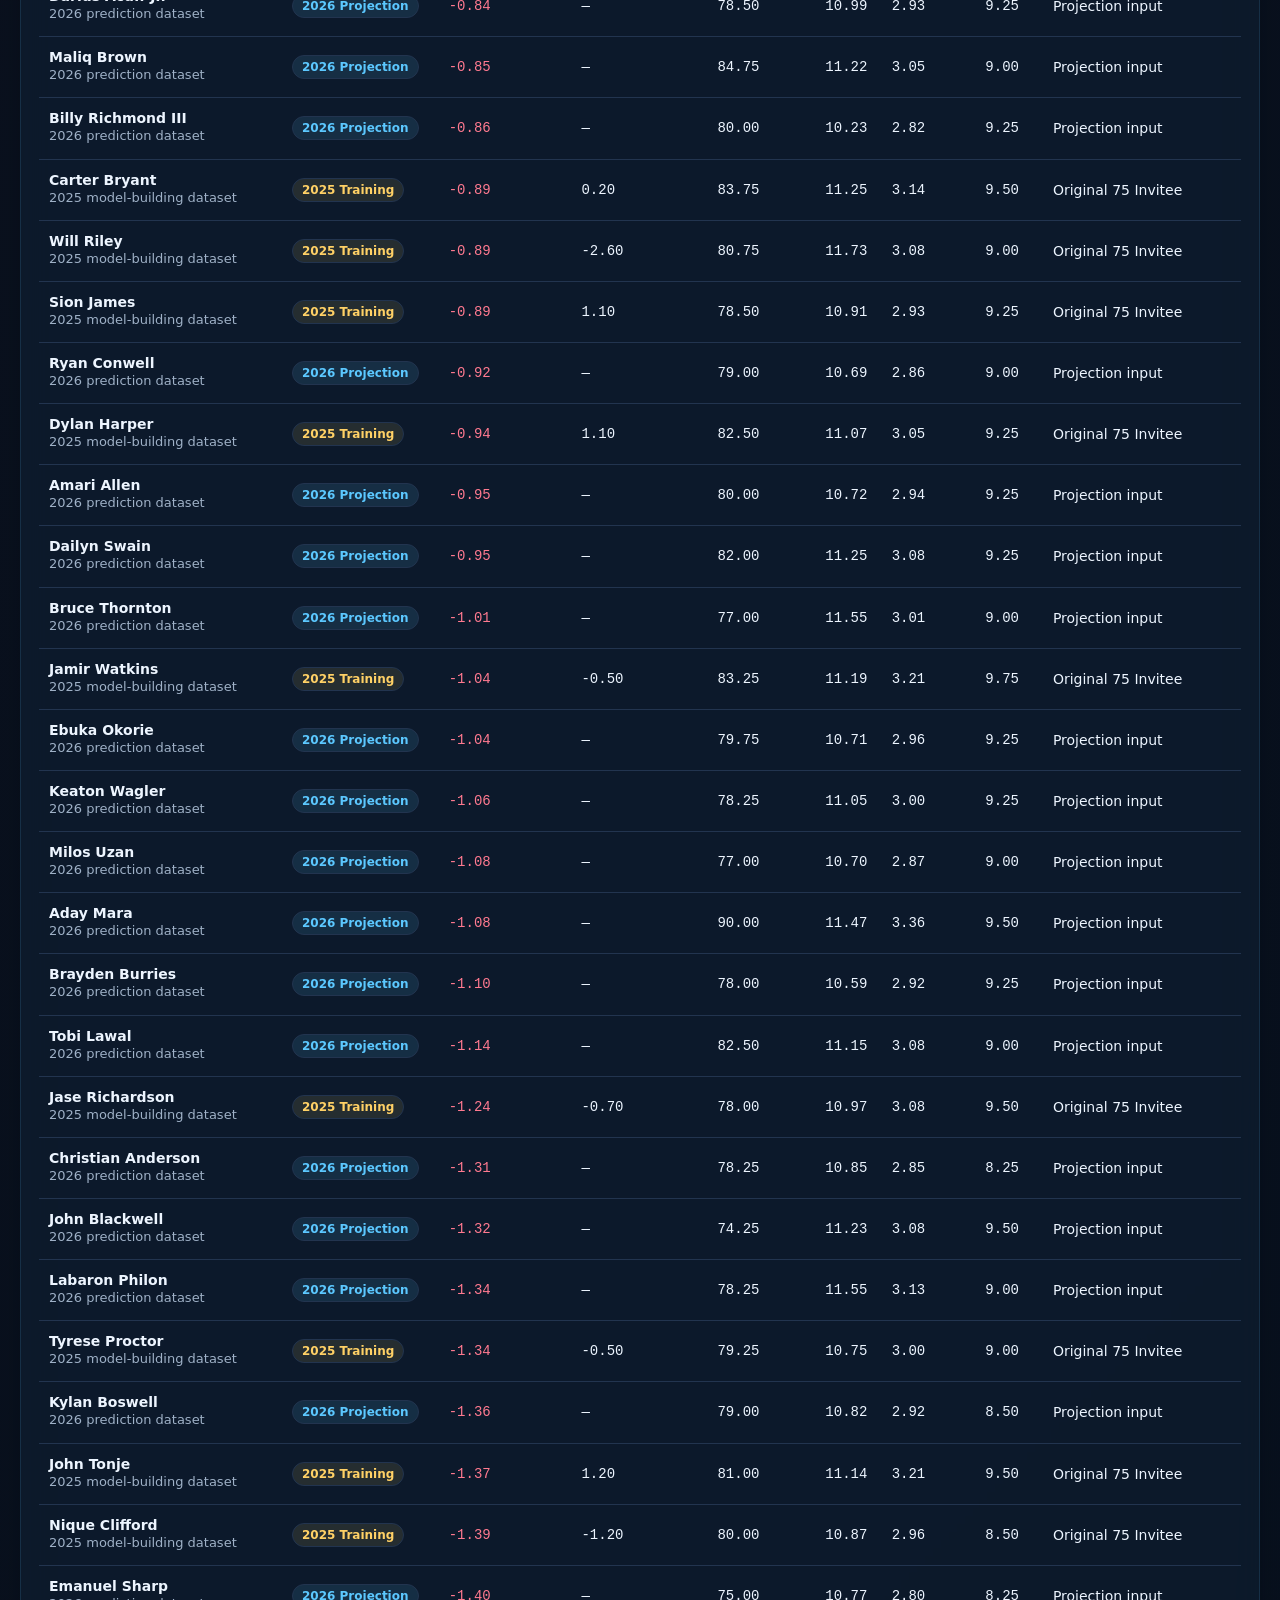
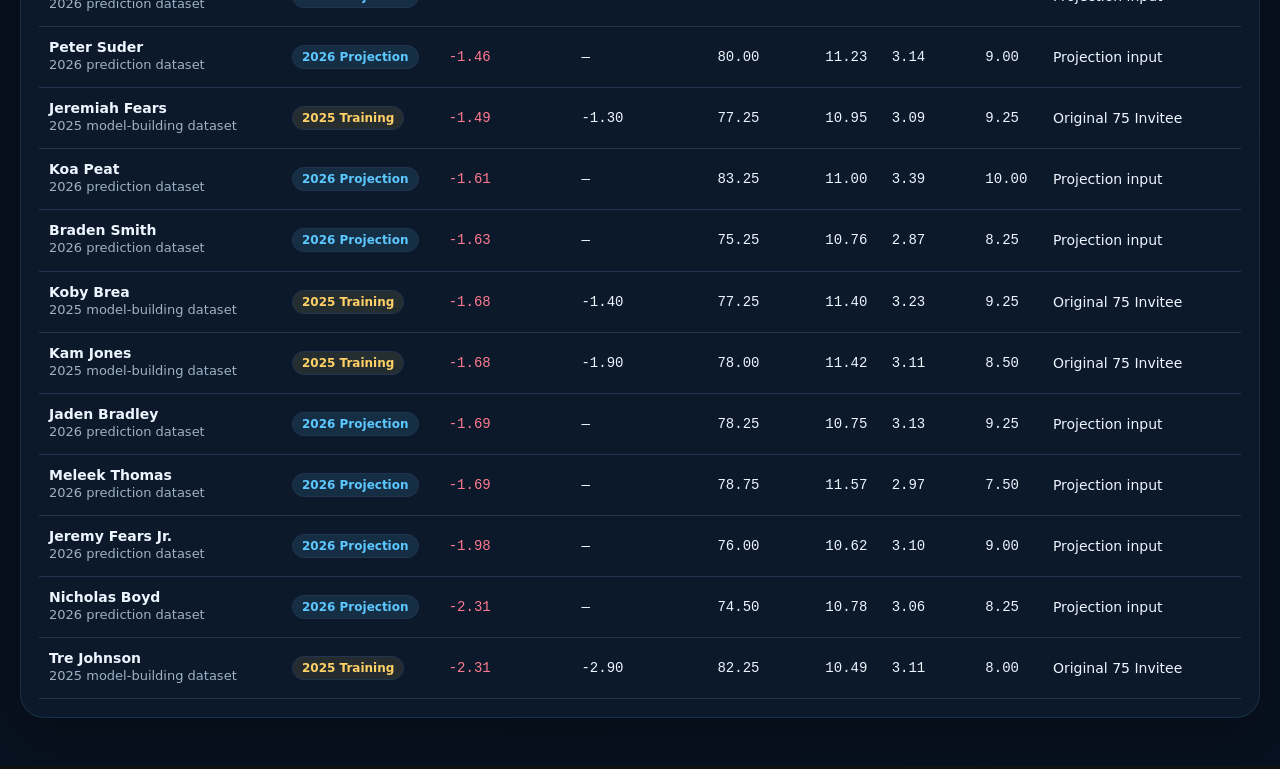
==== commit d5202eee: "Add BMad technical research and spec" ====
--- a/rookie_dbpm_model_explorer.html
+++ b/rookie_dbpm_model_explorer.html
@@ -39,7 +39,6 @@
     .grid-4, .entry-grid { display: grid; gap: 12px; }
     .grid-4 { grid-template-columns: repeat(4, 1fr); }
     .entry-grid { grid-template-columns: minmax(180px, 1.4fr) repeat(4, 1fr); }
-    .grid-4 { display: grid; grid-template-columns: repeat(4, 1fr); gap: 12px; }
     label { display: grid; gap: 7px; color: var(--muted); font-size: 13px; font-weight: 700; }
     .calculator h2, .insights h2, .table-card h2 { margin: 0 0 14px; }
     .calc-result { display: flex; gap: 14px; align-items: center; justify-content: space-between; margin-top: 14px; padding: 16px; background: linear-gradient(90deg, rgba(92,200,255,.13), rgba(110,240,163,.08)); border: 1px solid var(--line); border-radius: 18px; }
@@ -64,11 +63,6 @@
     .sr-only { position: absolute; left: -9999px; }
     @media (max-width: 900px) { .hero, .insights { grid-template-columns: 1fr; } .controls { grid-template-columns: 1fr 1fr; } .grid-4, .entry-grid { grid-template-columns: 1fr 1fr; } }
     @media (max-width: 640px) { .wrap { width: min(100% - 20px, 1240px); padding-top: 12px; } .hero-main, .hero-side, .controls, .calculator, .insights, .table-card { padding: 14px; border-radius: 18px; } .controls, .grid-4, .entry-grid { grid-template-columns: 1fr; } .calc-result { align-items: stretch; flex-direction: column; } .calc-actions { justify-content: stretch; } .calc-actions button { flex: 1; } .bar-row { grid-template-columns: 1fr; } th:nth-child(4), td:nth-child(4), th:nth-child(5), td:nth-child(5), th:nth-child(6), td:nth-child(6) { display: none; } }
-    .good { color: var(--green); } .bad { color: var(--red); }
-    .note { color: var(--muted); font-size: 13px; line-height: 1.55; }
-    .sr-only { position: absolute; left: -9999px; }
-    @media (max-width: 900px) { .hero, .insights { grid-template-columns: 1fr; } .controls { grid-template-columns: 1fr 1fr; } .grid-4 { grid-template-columns: 1fr 1fr; } }
-    @media (max-width: 640px) { .wrap { width: min(100% - 20px, 1240px); padding-top: 12px; } .hero-main, .hero-side, .controls, .calculator, .insights, .table-card { padding: 14px; border-radius: 18px; } .controls, .grid-4 { grid-template-columns: 1fr; } .bar-row { grid-template-columns: 1fr; } th:nth-child(4), td:nth-child(4), th:nth-child(5), td:nth-child(5), th:nth-child(6), td:nth-child(6) { display: none; } }
   </style>
 </head>
 <body>
@@ -90,7 +84,6 @@
     <section class="card controls" aria-label="Table controls">
       <input id="search" type="search" placeholder="Search players, sources, or statuses…" aria-label="Search players" />
       <select id="classFilter" aria-label="Filter by class"><option value="all">All rows</option><option>2026 Projection</option><option>2025 Training</option><option>Custom Projection</option></select>
-      <select id="classFilter" aria-label="Filter by class"><option value="all">All rows</option><option>2026 Projection</option><option>2025 Training</option></select>
       <select id="minFilter" aria-label="Filter by DBPM"><option value="all">Any prediction</option><option value="positive">Predicted DBPM ≥ 0</option><option value="top10">Top 10 projections</option></select>
       <button id="download" type="button">Download CSV</button>
     </section>
@@ -99,14 +92,12 @@
       <h2>Live prediction calculator</h2>
       <div class="entry-grid">
         <label>Player name<input id="playerName" type="text" value="Custom Prospect" /></label>
-      <div class="grid-4">
         <label>Wingspan (in)<input id="wingspan" type="number" step="0.01" value="84.50" /></label>
         <label>Lane agility (sec)<input id="lane" type="number" step="0.01" value="11.00" /></label>
         <label>Shuttle run (sec)<input id="shuttle" type="number" step="0.01" value="2.90" /></label>
         <label>Hand width (in)<input id="hand" type="number" step="0.01" value="9.75" /></label>
       </div>
       <div class="calc-result"><div><strong id="liveDbpm" class="mono"></strong><div class="note" id="liveContext"></div></div><div class="calc-actions"><button id="addCustom" type="button">Add to board</button><button class="secondary" id="resetCalc" type="button">Reset inputs</button></div></div>
-      <div class="calc-result"><div><strong id="liveDbpm" class="mono"></strong><div class="note" id="liveContext"></div></div><button class="secondary" id="resetCalc" type="button">Reset inputs</button></div>
     </section>
 
     <section class="insights">
@@ -160,11 +151,6 @@
         lane: nullableNumber(row.lane), shuttle: nullableNumber(row.shuttle), hand: nullableNumber(row.hand), actualDbpm: nullableNumber(row.actualDbpm),
         minutes: nullableNumber(row.minutes), status: row.status || 'Custom input', source: row.source || 'Calculator entry', id: row.id
       };
-    }
-    function enrich(row) { return { ...row, predicted: predict(row) }; }
-    function loadPlayers() {
-      try { return JSON.parse(localStorage.getItem(LS_KEY)) || structuredClone(SEED_PLAYERS); }
-      catch { return structuredClone(SEED_PLAYERS); }
     }
     function savePlayers() { localStorage.setItem(LS_KEY, JSON.stringify(players)); }
     function filteredRows() {
@@ -222,13 +208,6 @@
       if (value === 'Custom Projection') return 'custom';
       return 'training';
     }
-        <td><span class="pill ${r.class === '2026 Projection' ? 'projected' : 'training'}">${esc(r.class)}</span></td>
-        <td class="mono ${r.predicted >= 0 ? 'good' : 'bad'}">${fmt(r.predicted)}</td>
-        <td class="mono">${fmt(r.actualDbpm)}</td><td class="mono">${fmt(r.wingspan)}</td><td class="mono">${fmt(r.lane)}</td>
-        <td class="mono">${fmt(r.shuttle)}</td><td class="mono">${fmt(r.hand)}</td><td>${esc(r.status)}</td></tr>`).join('');
-      const total = players.length;
-      $('resultNote').textContent = `Showing ${rows.length} of ${total} rows. Click column headers to sort.`;
-    }
     function renderBars() {
       const top = players.map(enrich).filter(r => r.class === '2026 Projection' && r.predicted !== null).sort((a,b)=>b.predicted-a.predicted).slice(0,10);
       const max = Math.max(...top.map(r=>r.predicted));
@@ -272,7 +251,6 @@
     $('download').addEventListener('click', downloadCsv);
     $('addCustom').addEventListener('click', addCustomPlayer);
     $('resetCalc').addEventListener('click', () => { $('playerName').value='Custom Prospect'; $('wingspan').value='84.50'; $('lane').value='11.00'; $('shuttle').value='2.90'; $('hand').value='9.75'; renderCalculator(); });
-    $('resetCalc').addEventListener('click', () => { $('wingspan').value='84.50'; $('lane').value='11.00'; $('shuttle').value='2.90'; $('hand').value='9.75'; renderCalculator(); });
     $('clearLocal').addEventListener('click', () => { localStorage.removeItem(LS_KEY); players = structuredClone(SEED_PLAYERS); savePlayers(); renderAll(); });
     window.addEventListener('resize', renderScatter);
     renderAll(); savePlayers();
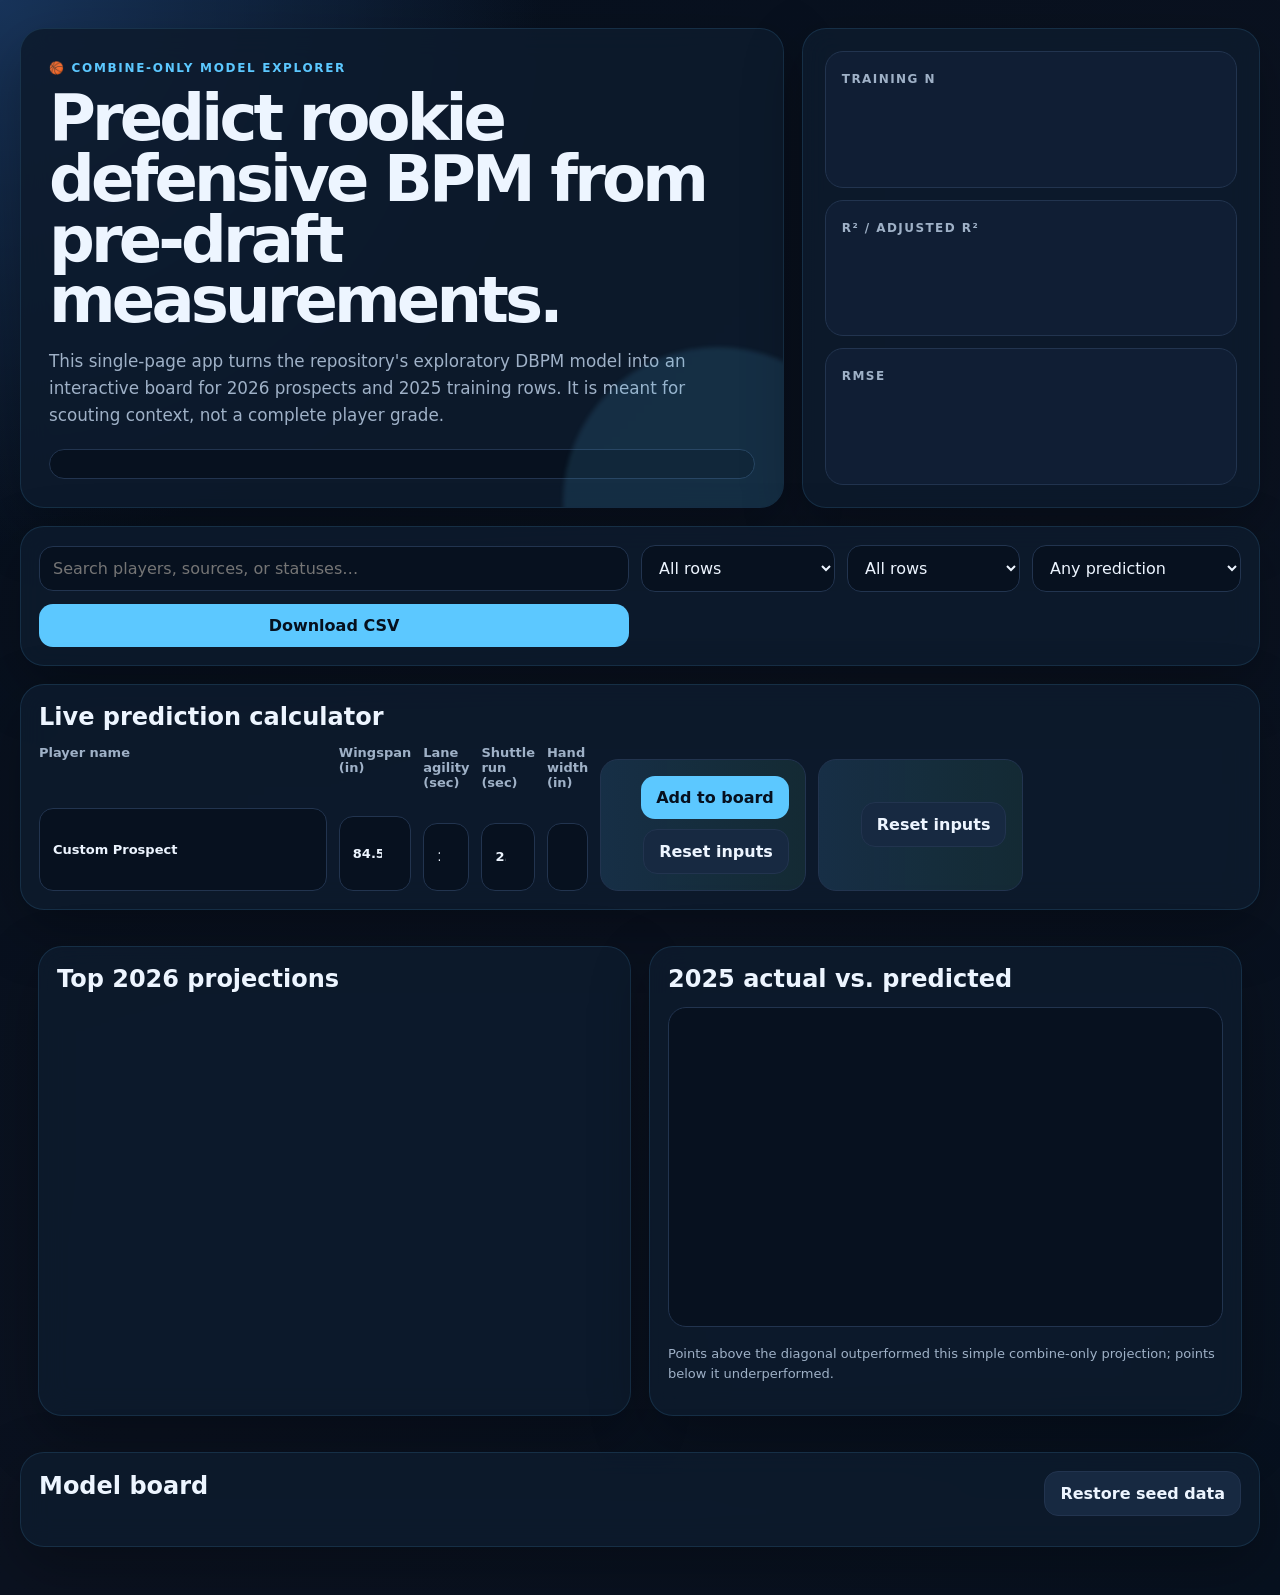
==== commit 37da1019: "Merge branch 'main' into codex/add-single-page-web-app-for-basketball-model-d0rm4y" ====
--- a/rookie_dbpm_model_explorer.html
+++ b/rookie_dbpm_model_explorer.html
@@ -39,6 +39,7 @@
     .grid-4, .entry-grid { display: grid; gap: 12px; }
     .grid-4 { grid-template-columns: repeat(4, 1fr); }
     .entry-grid { grid-template-columns: minmax(180px, 1.4fr) repeat(4, 1fr); }
+    .grid-4 { display: grid; grid-template-columns: repeat(4, 1fr); gap: 12px; }
     label { display: grid; gap: 7px; color: var(--muted); font-size: 13px; font-weight: 700; }
     .calculator h2, .insights h2, .table-card h2 { margin: 0 0 14px; }
     .calc-result { display: flex; gap: 14px; align-items: center; justify-content: space-between; margin-top: 14px; padding: 16px; background: linear-gradient(90deg, rgba(92,200,255,.13), rgba(110,240,163,.08)); border: 1px solid var(--line); border-radius: 18px; }
@@ -63,6 +64,11 @@
     .sr-only { position: absolute; left: -9999px; }
     @media (max-width: 900px) { .hero, .insights { grid-template-columns: 1fr; } .controls { grid-template-columns: 1fr 1fr; } .grid-4, .entry-grid { grid-template-columns: 1fr 1fr; } }
     @media (max-width: 640px) { .wrap { width: min(100% - 20px, 1240px); padding-top: 12px; } .hero-main, .hero-side, .controls, .calculator, .insights, .table-card { padding: 14px; border-radius: 18px; } .controls, .grid-4, .entry-grid { grid-template-columns: 1fr; } .calc-result { align-items: stretch; flex-direction: column; } .calc-actions { justify-content: stretch; } .calc-actions button { flex: 1; } .bar-row { grid-template-columns: 1fr; } th:nth-child(4), td:nth-child(4), th:nth-child(5), td:nth-child(5), th:nth-child(6), td:nth-child(6) { display: none; } }
+    .good { color: var(--green); } .bad { color: var(--red); }
+    .note { color: var(--muted); font-size: 13px; line-height: 1.55; }
+    .sr-only { position: absolute; left: -9999px; }
+    @media (max-width: 900px) { .hero, .insights { grid-template-columns: 1fr; } .controls { grid-template-columns: 1fr 1fr; } .grid-4 { grid-template-columns: 1fr 1fr; } }
+    @media (max-width: 640px) { .wrap { width: min(100% - 20px, 1240px); padding-top: 12px; } .hero-main, .hero-side, .controls, .calculator, .insights, .table-card { padding: 14px; border-radius: 18px; } .controls, .grid-4 { grid-template-columns: 1fr; } .bar-row { grid-template-columns: 1fr; } th:nth-child(4), td:nth-child(4), th:nth-child(5), td:nth-child(5), th:nth-child(6), td:nth-child(6) { display: none; } }
   </style>
 </head>
 <body>
@@ -84,6 +90,7 @@
     <section class="card controls" aria-label="Table controls">
       <input id="search" type="search" placeholder="Search players, sources, or statuses…" aria-label="Search players" />
       <select id="classFilter" aria-label="Filter by class"><option value="all">All rows</option><option>2026 Projection</option><option>2025 Training</option><option>Custom Projection</option></select>
+      <select id="classFilter" aria-label="Filter by class"><option value="all">All rows</option><option>2026 Projection</option><option>2025 Training</option></select>
       <select id="minFilter" aria-label="Filter by DBPM"><option value="all">Any prediction</option><option value="positive">Predicted DBPM ≥ 0</option><option value="top10">Top 10 projections</option></select>
       <button id="download" type="button">Download CSV</button>
     </section>
@@ -92,12 +99,14 @@
       <h2>Live prediction calculator</h2>
       <div class="entry-grid">
         <label>Player name<input id="playerName" type="text" value="Custom Prospect" /></label>
+      <div class="grid-4">
         <label>Wingspan (in)<input id="wingspan" type="number" step="0.01" value="84.50" /></label>
         <label>Lane agility (sec)<input id="lane" type="number" step="0.01" value="11.00" /></label>
         <label>Shuttle run (sec)<input id="shuttle" type="number" step="0.01" value="2.90" /></label>
         <label>Hand width (in)<input id="hand" type="number" step="0.01" value="9.75" /></label>
       </div>
       <div class="calc-result"><div><strong id="liveDbpm" class="mono"></strong><div class="note" id="liveContext"></div></div><div class="calc-actions"><button id="addCustom" type="button">Add to board</button><button class="secondary" id="resetCalc" type="button">Reset inputs</button></div></div>
+      <div class="calc-result"><div><strong id="liveDbpm" class="mono"></strong><div class="note" id="liveContext"></div></div><button class="secondary" id="resetCalc" type="button">Reset inputs</button></div>
     </section>
 
     <section class="insights">
@@ -151,6 +160,11 @@
         lane: nullableNumber(row.lane), shuttle: nullableNumber(row.shuttle), hand: nullableNumber(row.hand), actualDbpm: nullableNumber(row.actualDbpm),
         minutes: nullableNumber(row.minutes), status: row.status || 'Custom input', source: row.source || 'Calculator entry', id: row.id
       };
+    }
+    function enrich(row) { return { ...row, predicted: predict(row) }; }
+    function loadPlayers() {
+      try { return JSON.parse(localStorage.getItem(LS_KEY)) || structuredClone(SEED_PLAYERS); }
+      catch { return structuredClone(SEED_PLAYERS); }
     }
     function savePlayers() { localStorage.setItem(LS_KEY, JSON.stringify(players)); }
     function filteredRows() {
@@ -208,6 +222,13 @@
       if (value === 'Custom Projection') return 'custom';
       return 'training';
     }
+        <td><span class="pill ${r.class === '2026 Projection' ? 'projected' : 'training'}">${esc(r.class)}</span></td>
+        <td class="mono ${r.predicted >= 0 ? 'good' : 'bad'}">${fmt(r.predicted)}</td>
+        <td class="mono">${fmt(r.actualDbpm)}</td><td class="mono">${fmt(r.wingspan)}</td><td class="mono">${fmt(r.lane)}</td>
+        <td class="mono">${fmt(r.shuttle)}</td><td class="mono">${fmt(r.hand)}</td><td>${esc(r.status)}</td></tr>`).join('');
+      const total = players.length;
+      $('resultNote').textContent = `Showing ${rows.length} of ${total} rows. Click column headers to sort.`;
+    }
     function renderBars() {
       const top = players.map(enrich).filter(r => r.class === '2026 Projection' && r.predicted !== null).sort((a,b)=>b.predicted-a.predicted).slice(0,10);
       const max = Math.max(...top.map(r=>r.predicted));
@@ -251,6 +272,7 @@
     $('download').addEventListener('click', downloadCsv);
     $('addCustom').addEventListener('click', addCustomPlayer);
     $('resetCalc').addEventListener('click', () => { $('playerName').value='Custom Prospect'; $('wingspan').value='84.50'; $('lane').value='11.00'; $('shuttle').value='2.90'; $('hand').value='9.75'; renderCalculator(); });
+    $('resetCalc').addEventListener('click', () => { $('wingspan').value='84.50'; $('lane').value='11.00'; $('shuttle').value='2.90'; $('hand').value='9.75'; renderCalculator(); });
     $('clearLocal').addEventListener('click', () => { localStorage.removeItem(LS_KEY); players = structuredClone(SEED_PLAYERS); savePlayers(); renderAll(); });
     window.addEventListener('resize', renderScatter);
     renderAll(); savePlayers();
